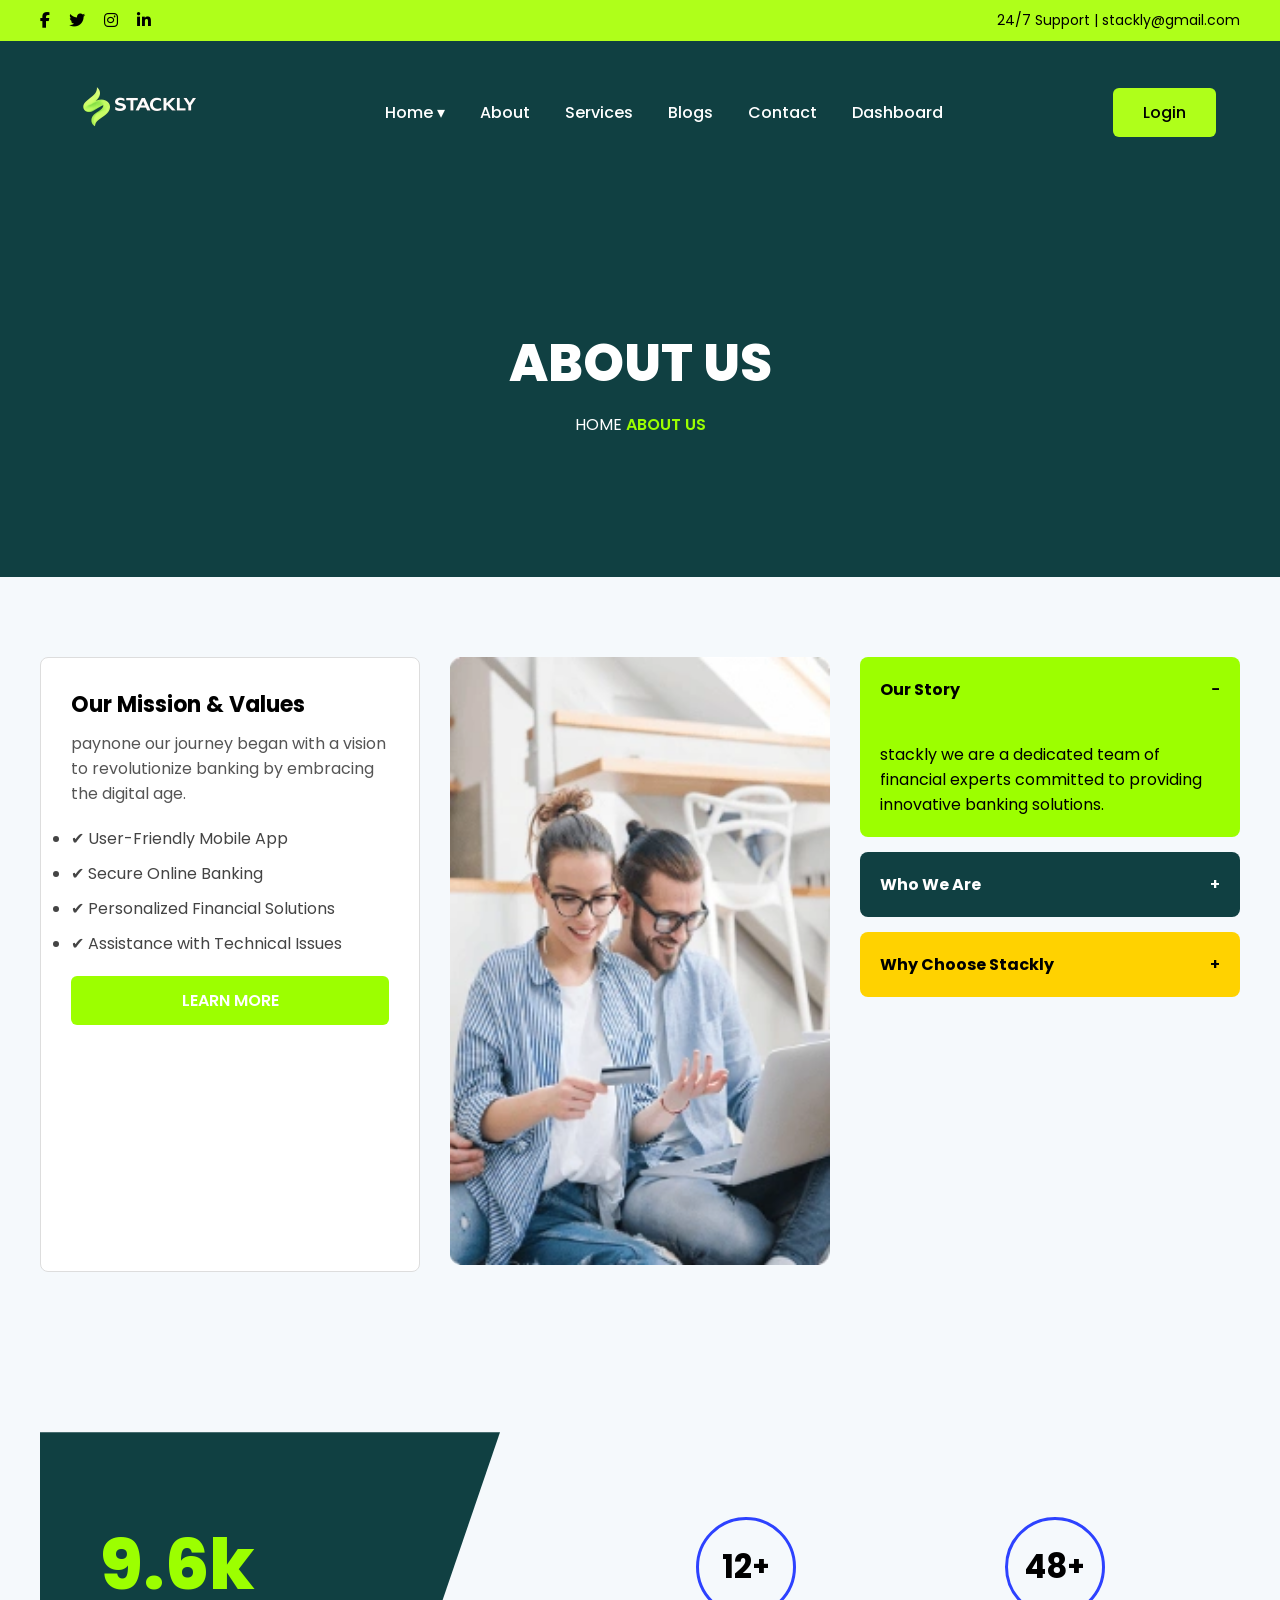
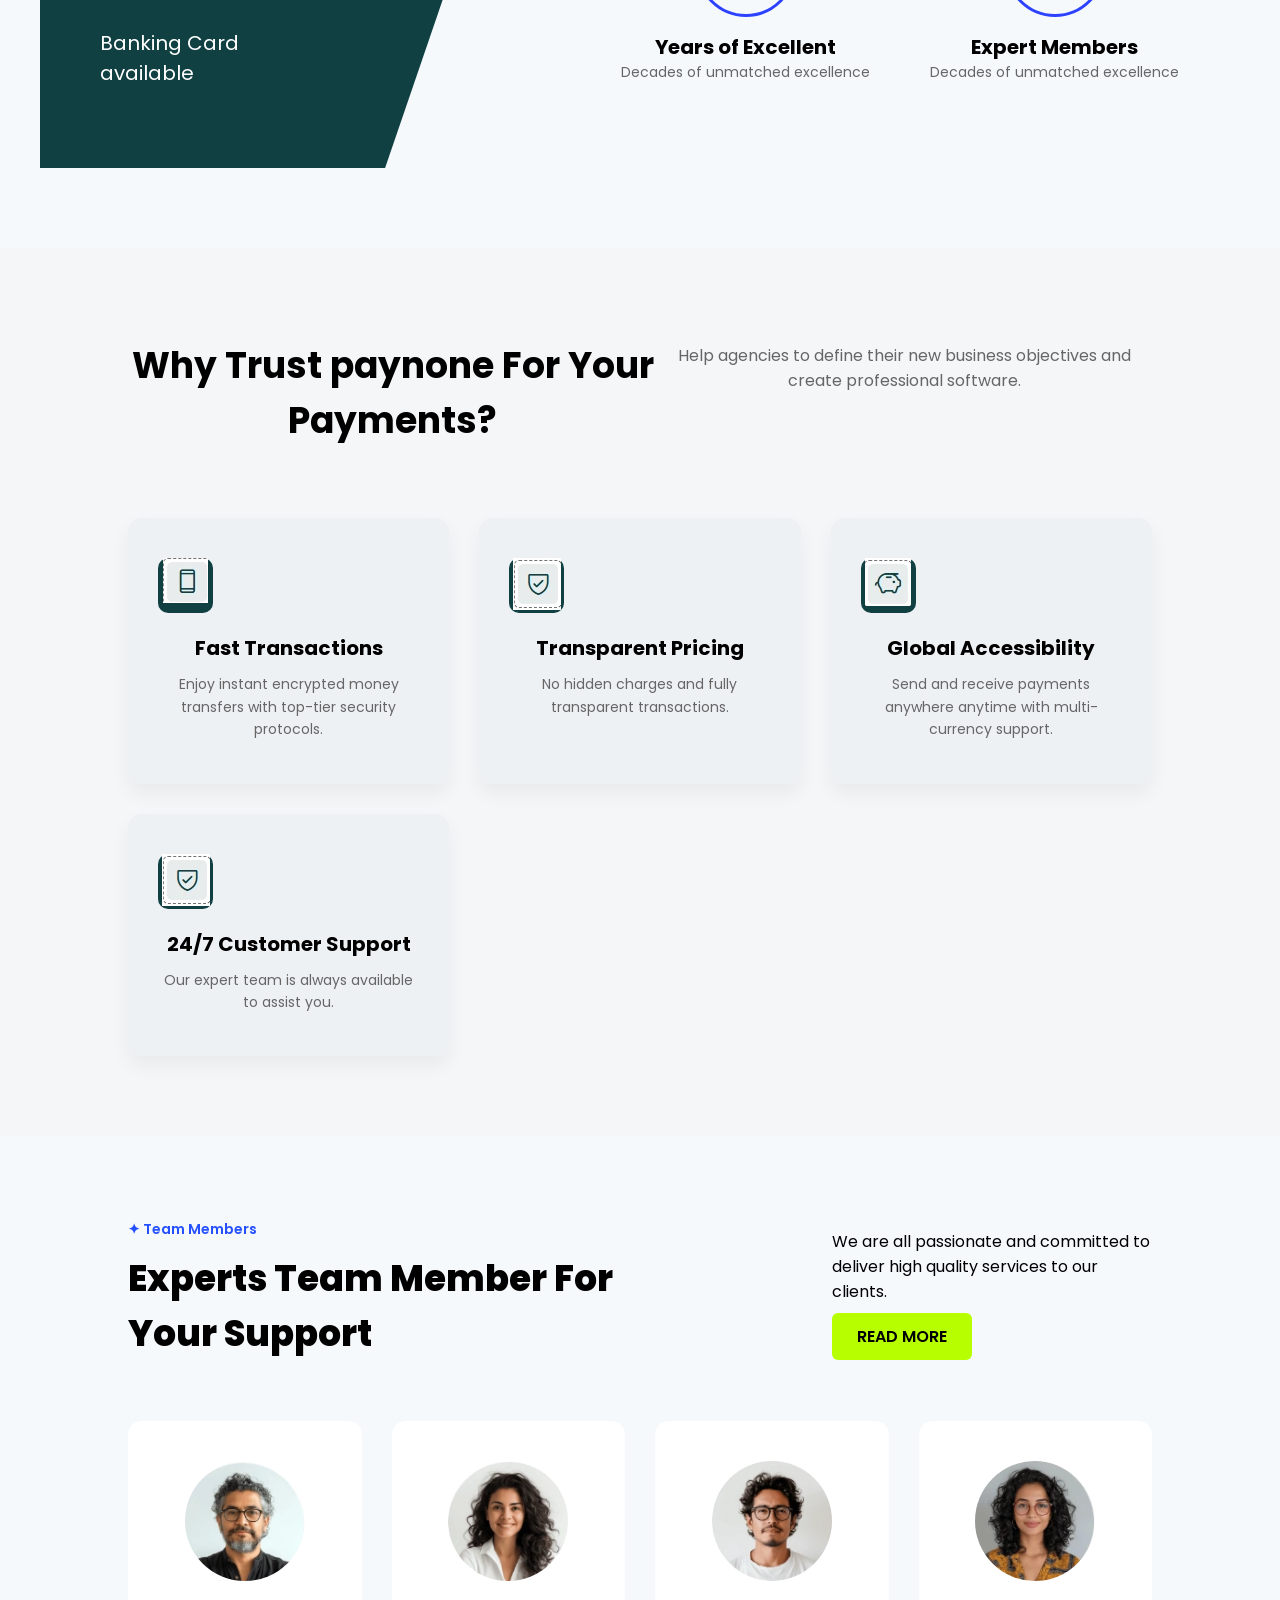
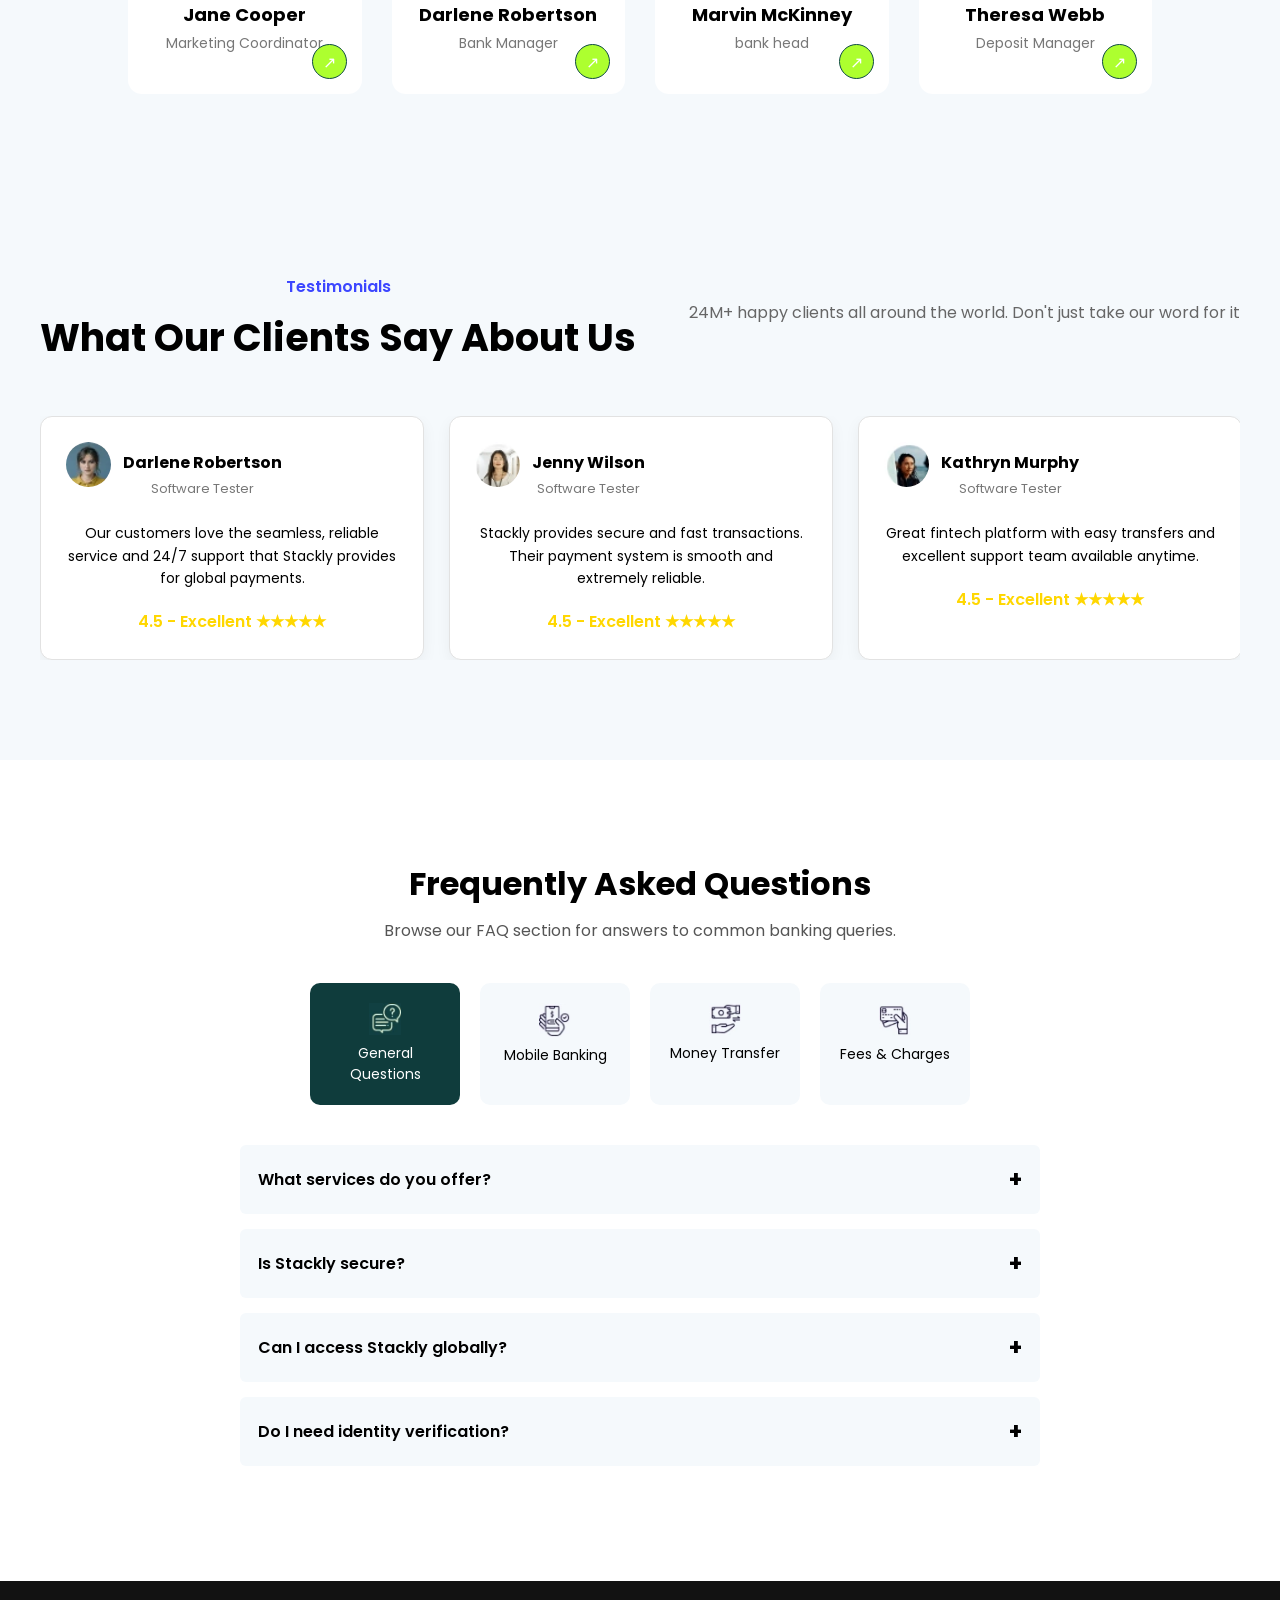
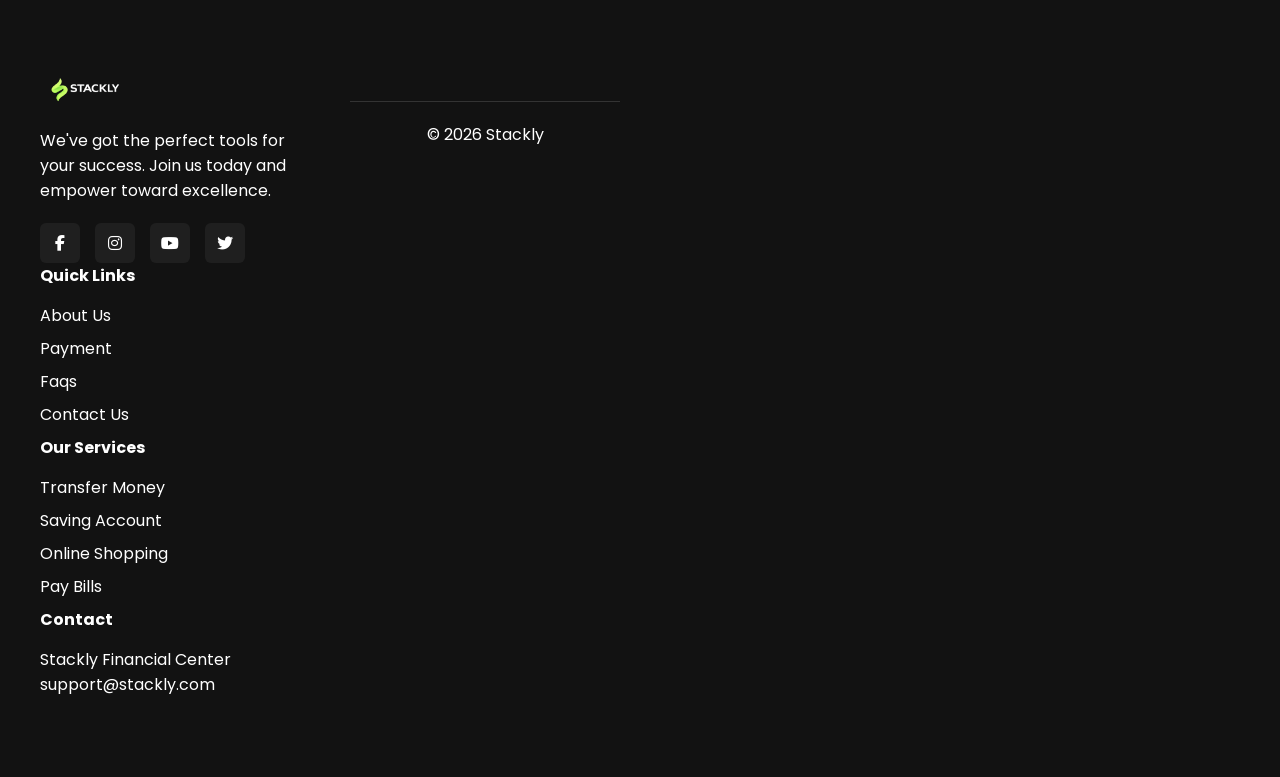
==== about.html @ 8b7764c6 "new commit" ====
<!DOCTYPE html>
<html lang="en">

<head>

<meta charset="UTF-8">
<meta name="viewport" content="width=device-width, initial-scale=1.0">

<title>Stackly</title>

<link rel="stylesheet" href="style.css">

<link rel="stylesheet"
href="https://cdnjs.cloudflare.com/ajax/libs/font-awesome/6.5.0/css/all.min.css">
<link rel="stylesheet" href="https://cdnjs.cloudflare.com/ajax/libs/font-awesome/6.5.1/css/all.min.css">

<link href="https://fonts.googleapis.com/css2?family=Poppins:wght@300;400;500;600;700&display=swap" rel="stylesheet">

</head>

<body>


<!-- TOP BAR -->
<div class="topbar">
  <div class="topbar-container">

    <div class="social-icons">
      <a href="404.html"><i class="fa-brands fa-facebook-f"></i></a>
      <a href="404.html"><i class="fa-brands fa-twitter"></i></a>
      <a href="404.html"><i class="fa-brands fa-instagram"></i></a>
      <a href="404.html"><i class="fa-brands fa-linkedin-in"></i></a>
    </div>

    <div class="top-text">
      24/7 Support | stackly@gmail.com
    </div>

  </div>
</div>



<!-- HEADER -->

<header class="header">
  <div class="container nav-container">
<div class="logo">
  <a href="index.html">
    <img src="images/loo.webp" alt="logo">
  </a>
</div>

    <nav class="nav">
      <ul>

        <li class="dropdown">
          <a href="#">Home ▾</a>

          <ul class="dropdown-menu">
            <li><a href="home2.html">Home 2</a></li>
          </ul>

        </li>

        <li><a href="about.html">About</a></li>
        <li><a href="services.html">Services</a></li>
        <li><a href="blogs.html">Blogs</a></li>
        <li><a href="contact.html">Contact</a></li>
        <li><a href="dashboard.html">Dashboard</a></li>

      </ul>
    </nav>
<a href="login.html" class="moving-btn"><span>Login</span></a>

    <!-- HAMBURGER -->
    <div class="hamburger" id="hamburger">
      <span></span>
      <span></span>
      <span></span>
    </div>

  </div>
</header>



<!-- MOBILE MENU -->

<div class="mobile-menu" id="mobileMenu">

<button class="close-menu" id="closeMenu">✕</button>

<ul>

<li class="mobile-dropdown">

<div class="mobile-home">
Home <span>▾</span>
</div>

<ul class="mobile-submenu" id="mobileSubmenu">
<li><a href="home2.html">Home 2</a></li>
</ul>

</li>

<li><a href="about.html">About</a></li>
<li><a href="services.html">Services</a></li>
<li><a href="blogs.html">Blogs</a></li>
<li><a href="contact.html">Contact</a></li>
<li><a href="dashboard.html">Dashboard</a></li>

</ul>

</div>






<section class="stack-about-hero">

<div class="about-container">

<h1 class="about-title" id="aboutTitle">ABOUT US</h1>

<div class="about-breadcrumb">
<span>HOME</span>

<span class="active">ABOUT US</span>
</div>

</div>

</section>

<script>

document.addEventListener("DOMContentLoaded",function(){

const aboutTitle=document.getElementById("aboutTitle");

window.addEventListener("scroll",function(){

let scrollValue=window.scrollY;

aboutTitle.style.transform="translateY(" + scrollValue * 0.3 + "px)";

});

});

</script>




<section class="stack-about-section">

<div class="about-grid">

<!-- LEFT CARD -->

<div class="mission-card">

<h3>Our Mission & Values</h3>

<p>
paynone our journey began with a vision to revolutionize banking by
embracing the digital age.
</p>

<ul>

<li>✔ User-Friendly Mobile App</li>
<li>✔ Secure Online Banking</li>
<li>✔ Personalized Financial Solutions</li>
<li>✔ Assistance with Technical Issues</li>

</ul>

<button class="learn-btn">LEARN MORE</button>

</div>


<!-- CENTER IMAGE -->

<div class="about-image">

<img src="images/pp (18).webp" alt="about">

</div>


<!-- RIGHT ACCORDION -->

<div class="about-accordion">

<div class="accordion-item active">

<div class="accordion-header">

<h4>Our Story</h4>
<span class="icon">−</span>

</div>

<div class="accordion-content">

<p>
stackly we are a dedicated team of financial experts committed to
providing innovative banking solutions.
</p>

</div>

</div>


<div class="accordion-item">

<div class="accordion-header">

<h4>Who We Are</h4>
<span class="icon">+</span>

</div>

<div class="accordion-content">

<p>
We provide modern banking services designed to help businesses
manage their finances efficiently.
</p>

</div>

</div>


<div class="accordion-item">

<div class="accordion-header">

<h4>Why Choose Stackly</h4>
<span class="icon">+</span>

</div>

<div class="accordion-content">

<p>
Fast transactions, secure payments and a modern financial ecosystem
built for the digital world.
</p>

</div>

</div>

</div>

</div>

</section>


<script>

    document.addEventListener("DOMContentLoaded",function(){

const accordion=document.querySelectorAll(".accordion-item");

accordion.forEach(item=>{

const header=item.querySelector(".accordion-header");

header.addEventListener("click",function(){

accordion.forEach(el=>{

if(el!==item){

el.classList.remove("active");
el.querySelector(".icon").textContent="+";

}

});

item.classList.toggle("active");

let icon=item.querySelector(".icon");

if(item.classList.contains("active")){

icon.textContent="−";

}else{

icon.textContent="+";

}

});

});


/* scroll animation */

const cards=document.querySelectorAll(".mission-card, .about-image, .about-accordion");

window.addEventListener("scroll",function(){

let trigger=window.innerHeight*0.85;

cards.forEach(card=>{

let top=card.getBoundingClientRect().top;

if(top<trigger){

card.style.transform="translateY(0)";
card.style.opacity="1";

}

});

});

});
</script>












<section class="stack-stats">

<div class="stats-wrapper">

<div class="stats-left">

<h2 class="card-number" data-count="17500">0</h2>

<p>Banking Card<br>available</p>

</div>


<div class="stats-right">

<div class="stat-item">

<div class="stat-circle">

<h3 class="counter" data-count="12">0</h3>
<span>+</span>

</div>

<h4>Years of Excellent</h4>

<p>Decades of unmatched excellence</p>

</div>


<div class="stat-item">

<div class="stat-circle">

<h3 class="counter" data-count="75">0</h3>
<span>+</span>

</div>

<h4>Expert Members</h4>

<p>Decades of unmatched excellence</p>

</div>

</div>

</div>

</section>

<script>

    document.addEventListener("DOMContentLoaded",function(){

const counters=document.querySelectorAll(".counter");
const card=document.querySelector(".card-number");

let started=false;

window.addEventListener("scroll",function(){

const section=document.querySelector(".stack-stats");

const sectionTop=section.getBoundingClientRect().top;

if(sectionTop<window.innerHeight && !started){

started=true;

counters.forEach(counter=>{

let target=+counter.getAttribute("data-count");

let count=0;

let update=setInterval(()=>{

count++;

counter.innerText=count;

if(count>=target){

clearInterval(update);

}

},30);

});


let target=+card.getAttribute("data-count");

let count=0;

let update=setInterval(()=>{

count+=200;

card.innerText=(count/1000).toFixed(1)+"k";

if(count>=target){

clearInterval(update);

card.innerText="17.5k";

}

},30);

}

});

});
</script>













<section class="why-section">

<div class="why-header">

<h2>Why Trust paynone For Your Payments?</h2>
<p>Help agencies to define their new business objectives and create professional software.</p>
</div>

<div class="why-grid">

<div class="why-card fade-up">
<div class="icon-box">

<img src="images/pp (20).webp" >

</div>
<h3>Fast Transactions</h3>
<p>Enjoy instant encrypted money transfers with top-tier security protocols.</p>
</div>

<div class="why-card fade-down">
<div class="icon-box">

<img src="images/pp (19).webp" >

</div>
<h3>Transparent Pricing</h3>
<p>No hidden charges and fully transparent transactions.</p>
</div>

<div class="why-card fade-up">
<div class="icon-box">
    <img src="images/pp (21).webp" >
</div>
<h3>Global Accessibility</h3>
<p>Send and receive payments anywhere anytime with multi-currency support.</p>
</div>

<div class="why-card fade-down">
<div class="icon-box">
    <img src="images/pp (19).webp" >
</div>
<h3>24/7 Customer Support</h3>
<p>Our expert team is always available to assist you.</p>
</div>

</div>

</section>

<script>

    document.addEventListener("DOMContentLoaded",function(){

let elements=document.querySelectorAll(".fade-up, .fade-down");

function reveal(){

let windowHeight=window.innerHeight;

elements.forEach(function(el){

let top=el.getBoundingClientRect().top;

if(top < windowHeight - 100){
el.classList.add("show");
}

});

}

window.addEventListener("scroll",reveal);

reveal();

});
</script>










<section class="team-section">

<div class="team-header">

<div class="team-left">
<span class="team-tag">✦ Team Members</span>
<h2>Experts Team Member For <br>Your Support</h2>
</div>

<div class="team-right">
<p>
We are all passionate and committed to deliver
high quality services to our clients.
</p>

<a href="#" class="read-btn">READ MORE</a>
</div>

</div>


<div class="team-grid">

<div class="team-card" data-aos="fade-up">

<div class="team-img">
<img src="images/pp (2).webp">
</div>

<h3>Jane Cooper</h3>
<p>Marketing Coordinator</p>

<div class="arrow">↗</div>

</div>


<div class="team-card" data-aos="fade-up" data-aos-delay="200">

<div class="team-img">
<img src="images/pp (3).webp">
</div>

<h3>Darlene Robertson</h3>
<p>Bank Manager</p>

<div class="arrow">↗</div>

</div>


<div class="team-card" data-aos="fade-up" data-aos-delay="400">

<div class="team-img">
<img src="images/pp (4).webp">
</div>

<h3>Marvin McKinney</h3>
<p>bank head</p>

<div class="arrow">↗</div>

</div>


<div class="team-card" data-aos="fade-up" data-aos-delay="600">

<div class="team-img">
<img src="images/pp (5).webp">
</div>

<h3>Theresa Webb</h3>
<p>Deposit Manager</p>

<div class="arrow">↗</div>

</div>

</div>

</section>





<section class="stackly-testimonials">

<div class="stackly-container">

<div class="stackly-testimonial-top">

<div>
<span class="stackly-small">Testimonials</span>
<h2>What Our Clients Say About Us</h2>
</div>

<div class="stackly-right">

<p>
24M+ happy clients all around the world.
Don't just take our word for it
</p>

<div class="stackly-nav">


</div>

</div>

</div>


<div class="stackly-slider">

<div class="stackly-card">

<div class="stackly-user">

<img src="images/g125 (1).webp">

<div>
<h4>Darlene Robertson</h4>
<span>Software Tester</span>
</div>

</div>

<p class="stackly-review">
Our customers love the seamless, reliable service and
24/7 support that Stackly provides for global payments.
</p>

<div class="stackly-rating">
4.5 - Excellent ★★★★★
</div>

</div>



<div class="stackly-card">

<div class="stackly-user">

<img src="images/g125 (2).webp">

<div>
<h4>Jenny Wilson</h4>
<span>Software Tester</span>
</div>

</div>

<p class="stackly-review">
Stackly provides secure and fast transactions.
Their payment system is smooth and extremely reliable.
</p>

<div class="stackly-rating">
4.5 - Excellent ★★★★★
</div>

</div>



<div class="stackly-card">

<div class="stackly-user">

<img src="images/g125 (3).webp">

<div>
<h4>Kathryn Murphy</h4>
<span>Software Tester</span>
</div>

</div>

<p class="stackly-review">
Great fintech platform with easy transfers and
excellent support team available anytime.
</p>

<div class="stackly-rating">
4.5 - Excellent ★★★★★
</div>

</div>

</div>

</div>

</section>




























<section class="faq-section">

<h2 class="faq-title">Frequently Asked Questions</h2>
<p class="faq-sub">Browse our FAQ section for answers to common banking queries.</p>

<div class="faq-tabs">

<button class="faq-tab active" data-tab="general">

<img src="images/g8.webp">
<span>General Questions</span>

</button>

<button class="faq-tab" data-tab="mobile">

<img src="images/g1 (14).webp">
<span>Mobile Banking</span>

</button>

<button class="faq-tab" data-tab="transfer">

<img src="images/g1 (15).webp">
<span>Money Transfer</span>

</button>

<button class="faq-tab" data-tab="fees">

<img src="images/g1 (16).webp">
<span>Fees & Charges</span>

</button>

</div>

<div id="faq-container"></div>

</section>


<script>
const faqTabs = document.querySelectorAll(".faq-tab");
const faqContainer = document.getElementById("faq-container");

const faqData = {

general:[
{
q:"What services do you offer?",
a:"Stackly provides online banking, digital payments, secure transfers and financial tools."
},
{
q:"Is Stackly secure?",
a:"Yes, we use bank-level encryption and multi-layer security protection."
},
{
q:"Can I access Stackly globally?",
a:"Yes, Stackly supports international banking and transfers."
},
{
q:"Do I need identity verification?",
a:"Yes, verification helps protect your account and transactions."
}
],

mobile:[
{
q:"How do I access mobile banking?",
a:"Download the Stackly mobile app and login using your account."
},
{
q:"Is the mobile banking app free?",
a:"Yes, the app is completely free to download."
},
{
q:"Can I track my transactions?",
a:"Yes, the app shows real-time balance and transaction history."
},
{
q:"Is mobile banking safe?",
a:"Biometric authentication and encryption protect your account."
}
],

transfer:[
{
q:"How do I send money?",
a:"Select the recipient, enter the amount and confirm the transfer."
},
{
q:"How fast are transfers?",
a:"Most Stackly transfers are instant."
},
{
q:"Can I cancel a transfer?",
a:"Transfers can only be cancelled before final confirmation."
},
{
q:"Are there transfer limits?",
a:"Limits depend on your account verification level."
}
],

fees:[
{
q:"Are there transaction fees?",
a:"Stackly charges minimal service fees for certain transactions."
},
{
q:"Do international transfers cost more?",
a:"Stackly offers low cost international transfers."
},
{
q:"Is mobile banking free?",
a:"Yes, there are no charges for using the mobile app."
},
{
q:"Where can I see fees?",
a:"All charges are clearly shown before confirming a transaction."
}
]

};


/* render questions */

function renderFaq(type){

faqContainer.innerHTML="";

faqData[type].forEach(item=>{

const faq=document.createElement("div");

faq.className="faq-item";

faq.innerHTML=`
<div class="faq-question">
${item.q}
<span class="faq-icon">+</span>
</div>

<div class="faq-answer">${item.a}</div>
`;

faqContainer.appendChild(faq);

});

activateAccordion();

}


/* accordion */

function activateAccordion(){

const questions=document.querySelectorAll(".faq-question");

questions.forEach(q=>{

q.addEventListener("click",()=>{

const parent=q.parentElement;

parent.classList.toggle("active");

const icon=q.querySelector(".faq-icon");

icon.textContent=parent.classList.contains("active")?"−":"+";

});

});

}


/* tab switching */

faqTabs.forEach(tab=>{

tab.addEventListener("click",()=>{

faqTabs.forEach(t=>t.classList.remove("active"));

tab.classList.add("active");

renderFaq(tab.dataset.tab);

});

});


renderFaq("general");
</script>












<footer class="stack-footer">

<div class="footer-grid">


<div class="footer-col">

<div class="footer-col">
<a href="index.html" class="footer-logo">
  <img src="images/loo.webp" alt="Stackly Logo">
</a>

<p>
We've got the perfect tools for your success.
Join us today and empower toward excellence.
</p>

<div class="footer-social">

<a href="404.html" class="social-icon">
<i class="fab fa-facebook-f"></i>
</a>

<a href="404.html" class="social-icon">
<i class="fab fa-instagram"></i>
</a>

<a href="404.html" class="social-icon">
<i class="fab fa-youtube"></i>
</a>

<a href="404.html" class="social-icon">
<i class="fab fa-twitter"></i>
</a>

</div>

</div>


<div class="footer-col">

<h4>Quick Links</h4>

<ul>
<li><a href="404.html">About Us</a></li>
<li><a href="404.html">Payment</a></li>
<li><a href="404.html">Faqs</a></li>
<li><a href="404.html">Contact Us</a></li>
</ul>

</div>


<div class="footer-col">

<h4>Our Services</h4>

<ul>
<li><a href="404.html">Transfer Money</a></li>
<li><a href="404.html">Saving Account</a></li>
<li><a href="404.html">Online Shopping</a></li>
<li><a href="404.html">Pay Bills</a></li>
</ul>

</div>


<div class="footer-col">

<h4>Contact</h4>

<p>Stackly Financial Center</p>
<p>support@stackly.com</p>

</div>


</div>


<div class="footer-bottom">

<p>© 2026 Stackly</p>

</div>

</footer>

<button id="scrollTopBtn">
<i class="fa-solid fa-arrow-up"></i>
</button>

<script>

  document.addEventListener("DOMContentLoaded",function(){

const scrollBtn=document.getElementById("scrollTopBtn");

window.addEventListener("scroll",function(){

if(window.scrollY>300){

scrollBtn.classList.add("show");

}else{

scrollBtn.classList.remove("show");

}

});

scrollBtn.addEventListener("click",function(){

window.scrollTo({
top:0,
behavior:"smooth"
});

});

});
</script>


<script src="main.js"></script>

</body>
</html>
---- style.css ----
*{
margin:0;
padding:0;
box-sizing:border-box;
font-family:Poppins;
}

body{
background:#104042;
color:white;
}

.container{
width:90%;
max-width:1200px;
margin:auto;
}

/* TOP BAR */.topbar{
background:#afff1a;
padding:8px 0;
}

.topbar-container{
max-width:1200px;
margin:auto;
display:flex;
justify-content:space-between;
align-items:center;
}

.social-icons a{
color:#000;
margin-right:15px;
font-size:16px;
text-decoration:none;
}

.top-text{
color:#000;
font-size:14px;
}
/* HEADER */

.header{
padding:18px 0;
}


.nav-container{
display:flex;
align-items:center;
justify-content:space-between;
}

.nav ul{
display:flex;
gap:35px;
list-style:none;
}

.nav a{
color:white;
text-decoration:none;
font-weight:500;
}
/* DROPDOWN */


/* DROPDOWN */

.dropdown{
position:relative;
}

/* hide dropdown initially */
.dropdown .dropdown-menu{
display:none;
position:absolute;
top:35px;
left:0;
background:#0e3335;
border-radius:6px;
padding:10px;
list-style:none;
min-width:140px;
z-index:1000;
}

/* show dropdown on hover */
.dropdown:hover .dropdown-menu{
display:block;
}
/* LOGIN */

.login-btn a{
background:#afff1a;
color:black;
padding:10px 20px;
border-radius:6px;
text-decoration:none;
}

/* HERO */

.hero{
padding:100px 0;
}

.hero-grid{
display:grid;
grid-template-columns:1fr 1fr;
align-items:center;
gap:40px;
}

.hero h1{
font-size:48px;
margin:20px 0;
}

.tag{
color:#afff1a;
}

.hero-buttons{
display:flex;
gap:20px;
margin-top:20px;
}

.btn-primary{
background:#afff1a;
color:black;
padding:12px 24px;
border-radius:8px;
text-decoration:none;
}

/* FLOATING IMAGES */

.hero-image{
position:relative;
}

.mobile-img{
width:350px;
}

.float1{
position:absolute;
top:40px;
right:-20px;
width:120px;
animation:float 3s infinite ease-in-out;
}

.float2{
position:absolute;
bottom:30px;
left:-20px;
width:120px;
animation:float 4s infinite ease-in-out;
}

@keyframes float{
0%{transform:translateY(0)}
50%{transform:translateY(-15px)}
100%{transform:translateY(0)}
}



.hamburger{
display:none;
flex-direction:column;
gap:6px;
cursor:pointer;
}

.hamburger span{
width:26px;
height:3px;
background:#fff;
border-radius:3px;
}
/* MOBILE MENU */

.mobile-menu{
position:fixed;
top:0;
left:-100%;
width:260px;
height:100vh;
background:#0e3335;
padding:30px;
transition:0.3s;
z-index:9999;
overflow-y:auto;
}

.mobile-menu.active{
left:0;
}

.mobile-menu ul{
list-style:none;
}

.mobile-menu li{
margin:15px 0;
}

.mobile-menu a{
color:#fff;
text-decoration:none;
font-size:16px;
}

.close-menu{
background:none;
border:none;
color:white;
font-size:25px;
margin-bottom:20px;
}

/* MOBILE DROPDOWN */

.mobile-home{
display:flex;
justify-content:space-between;
cursor:pointer;
}

.mobile-submenu{
display:none;
margin-left:15px;
margin-top:10px;
}

/* SCROLL ANIMATION */

.animate{
opacity:0;
transform:translateY(40px);
transition:1s;
}

.animate.show{
opacity:1;
transform:translateY(0);
}

/* MOBILE */

@media(max-width:900px){

.nav{
display:none;
}

.login-btn{
display:none;
}

.hamburger{
display:flex;
}

.hero-grid{
grid-template-columns:1fr;
text-align:left;
}

}


@media(max-width:900px){

.nav{
display:none;
}

.login-btn{
display:none;
}

.hamburger{
display:flex;
}

.hero-grid{
grid-template-columns:1fr;
text-align:left;
}

}



.dropdown .dropdown-menu{
position:absolute;
top:35px;
left:0;
background:#0e3335;
border-radius:6px;
padding:10px;
list-style:none;
min-width:140px;

opacity:0;
visibility:hidden;
transform:translateY(10px);
transition:0.25s ease;
}

.dropdown:hover .dropdown-menu{
opacity:1;
visibility:visible;
transform:translateY(0);
}

.header.scrolled{
box-shadow:0 5px 20px rgba(0,0,0,0.3);
}







.moving-btn{
position:relative;
display:inline-block;
padding:12px 30px;
background:#afff1a;
color:#000;
font-weight:500;
text-decoration:none;
border-radius:6px;
overflow:hidden;
transition:0.3s;
}

/* moving shine */

.moving-btn::before{
content:"";
position:absolute;
top:0;
left:-100%;
width:100%;
height:100%;
background:linear-gradient(
120deg,
transparent,
rgba(255,255,255,0.5),
transparent
);
transition:0.5s;
}

/* hover effect */

.moving-btn:hover::before{
left:100%;
}

.moving-btn:hover{
transform:translateY(-2px);
box-shadow:0 8px 20px rgba(0,0,0,0.3);
}








/* FEATURES SECTION */

.stackly-features{
padding:100px 0;
background:#f7f7f7;
color:#222;
}

.features-grid{
display:grid;
grid-template-columns:1fr 1fr;
gap:60px;
align-items:center;
}

/* LEFT */

.feature-tag{
color:#3b5cff;
font-weight:600;
margin-bottom:10px;
}

.features-left h2{
font-size:32px;
margin-bottom:30px;
}

.feature-item{
display:flex;
gap:20px;
margin-bottom:30px;
}

.feature-icon{
width:50px;
height:50px;
background:#e9ecef;
display:flex;
align-items:center;
justify-content:center;
border-radius:8px;
font-size:20px;
color:#104042;
}

/* RIGHT IMAGE */

.features-right{
position:relative;
}

.image-box{
position:relative;
background:#104042;
padding:40px;
border-radius:20px;
}

.feature-image{
width:100%;
border-radius:10px;
animation:rotateFloat 6s infinite ease-in-out;
}

/* floating stats */

.card-stat{
position:absolute;
background:#afff1a;
padding:12px 18px;
border-radius:10px;
font-weight:600;
text-align:center;
}

.stat1{
top:-20px;
left:20px;
}

.stat2{
bottom:-20px;
right:20px;
}

/* IMAGE FLOAT ANIMATION */

@keyframes rotateFloat{

0%{
transform:translateY(0) rotate(0deg);
}

50%{
transform:translateY(-10px) rotate(1deg);
}

100%{
transform:translateY(0) rotate(0deg);
}

}

/* SCROLL ANIMATION */

.animate{
opacity:0;
transform:translateY(40px);
transition:1s;
}

.animate.show{
opacity:1;
transform:translateY(0);
}

/* MOBILE */

@media(max-width:900px){

.features-grid{
grid-template-columns:1fr;
}

.features-left h2{
font-size:26px;
}

.image-box{
margin-top:30px;
}

}




.stackly-services{
padding:120px 0;
background:#f5f7f9;
}

.stackly-header{
display:flex;
justify-content:space-between;
align-items:center;
margin-bottom:60px;
}

.stackly-tag{
color:#3c46ff;
font-weight:600;
}

.stackly-header h2{
font-size:40px;
max-width:520px;
color:black;
}

.stackly-btn{
background:#9cff00;
border:none;
padding:12px 28px;
border-radius:10px;
font-weight:600;
cursor:pointer;
}

/* GRID */

.stackly-grid{
display:grid;
grid-template-columns:repeat(4,1fr);
gap:25px;
}

/* CARD */

.stackly-card{
background:white;
padding:35px;
border-radius:20px;
border:1px solid #e2e2e2;
position:relative;
transition:.4s;
opacity:0;
transform:translateY(40px);
color:black;
}

.stackly-card img{
width:50px;
margin-bottom:20px;
}

.stackly-card h3{
font-size:20px;
margin-bottom:10px;
color:black;
}

.stackly-card p{
font-size:14px;
line-height:1.6;
color:black;
}

/* ARROW */

.stackly-arrow{
position:absolute;
top:-15px;
right:-15px;
width:45px;
height:45px;
background:#f0f0f0;
border-radius:50%;
display:flex;
align-items:center;
justify-content:center;
font-size:18px;
}

/* HOVER */

.stackly-card:hover{
background:#104042;
color:white;
border:none;
}

.stackly-card:hover h3,
.stackly-card:hover p{
color:white;
}

.stackly-card:hover .stackly-arrow{
background:#9cff00;
color:black;
}

/* SCROLL SHOW */

.stackly-card.stackly-show{
opacity:1;
transform:translateY(0);
}


/* TABLET */

@media (max-width:992px){

.stackly-services{
padding:80px 20px;
}

.stackly-header{
flex-direction:column;
align-items:flex-start;
gap:20px;
}

.stackly-header h2{
font-size:32px;
max-width:100%;
}

.stackly-grid{
grid-template-columns:repeat(2,1fr);
gap:20px;
}

.stackly-card{
padding:28px;
}

.stackly-card img{
width:45px;
}

}


/* MOBILE */

@media (max-width:600px){

.stackly-grid{
grid-template-columns:1fr;
}

.stackly-card{
padding:25px;
}

.stackly-card h3{
font-size:18px;
}

.stackly-card p{
font-size:13px;
}

.stackly-arrow{
width:40px;
height:40px;
top:-12px;
right:-12px;
font-size:16px;
}

.stackly-btn{
padding:10px 22px;
font-size:14px;
}

}



.stack-features{
padding:120px 20px;
background:#104042;
}

.stack-features-wrapper{

max-width:1200px;
margin:auto;

display:grid;
grid-template-columns:repeat(3,1fr);
gap:40px;

align-items:center;
justify-items:center;
}

.stack-center-img{
width:260px;
grid-column:2;
grid-row:2;
}

.stack-card{

width:200px;
padding:25px;
border-radius:14px;
text-align:center;
transition:0.4s;
}

.yellow-card{
background:#ffd200;
color:#000;
}

.green-card{
background:#0f3c3c;
color:white;
}

.stack-icon{
margin-bottom:12px;
}

.stack-card h3{
font-size:18px;
margin-bottom:8px;
}

.stack-card p{
font-size:14px;
line-height:1.5;
}

/* hover */

.stack-card:hover{
transform:translateY(-8px);
}

/* scroll animation */

.scroll-reveal{
opacity:0;
transform:translateY(50px);
transition:0.7s ease;
}

.scroll-reveal.active{
opacity:1;
transform:translateY(0);
}

/* tablet */

@media(max-width:1024px){

.stack-features-wrapper{
grid-template-columns:repeat(2,1fr);
}

.stack-center-img{
grid-column:1/-1;
grid-row:auto;
margin-bottom:20px;
}

}

/* mobile */

@media(max-width:768px){

.stack-features-wrapper{
grid-template-columns:1fr;
gap:25px;
}

.stack-card{
width:90%;
}

.stack-center-img{
width:200px;
}

}






.payment-section{
min-height:100vh;
display:flex;
align-items:center;
justify-content:center;
background:linear-gradient(
to bottom,
#104042 50%,
white 50%
);
padding:40px;
}

.payment-card{
background:#f5f5f5;
width:900px;
max-width:95%;
padding:40px;
border-radius:8px;
box-shadow:0 10px 30px rgba(0,0,0,0.15);
}

/* form layout */

.form-row{
display:flex;
gap:20px;
margin-bottom:20px;
}

.form-group{
flex:1;
display:flex;
flex-direction:column;
}

label{
font-size:14px;
margin-bottom:6px;
}

input,select,textarea{
padding:12px;
border:1px solid #ccc;
border-radius:4px;
font-size:14px;
transition:0.3s;
}

textarea{
min-height:100px;
resize:none;
}

.submit-btn{
margin-top:15px;
padding:14px;
border:none;
background:#104042;
color:white;
border-radius:4px;
cursor:pointer;
width:100%;
}

/* errors */

.error-text{
color:red;
font-size:13px;
margin-top:4px;
}

.input-error{
border:1px solid red;
}

/* animation */

.animate-form{
opacity:0;
transform:translateY(40px);
transition:all 0.8s ease;
}

.animate-form.show{
opacity:1;
transform:translateY(0);
}

/* mobile */

@media(max-width:768px){

.form-row{
flex-direction:column;
}

.payment-card{
padding:25px;
}

}


/* Request Money Title */

.payment-card h2{
color:#000000;
border-bottom:2px solid #afff1a;
display:inline-block;
padding-bottom:6px;
margin-bottom:10px;
}

/* Subtitle */

.subtitle{
color:#000000;
border:1px solid #afff1a;
padding:8px 12px;
border-radius:4px;
display:inline-block;
margin-bottom:25px;
}






.stackly-process{
background:#f5f9fc;
padding:120px 20px;
}

.stackly-container{
max-width:1100px;
margin:auto;
text-align:center;
}

.stackly-title{
font-size:36px;
color:#000000;
margin-bottom:10px;
}

.stackly-sub{
margin-bottom:80px;
color:#555;
}

/* timeline line */

.stackly-timeline{
position:relative;
}

.stackly-timeline:before{
content:"";
position:absolute;
left:50%;
top:0;
width:2px;
height:100%;
background:#dce3ea;
transform:translateX(-50%);
}

/* step */

.stackly-step{
position:relative;
display:flex;
align-items:center;
margin-bottom:90px;
opacity:0;
transform:translateY(40px);
transition:0.7s;
}

.stackly-step.show{
opacity:1;
transform:translateY(0);
}

.stackly-step.left{
justify-content:flex-end;
text-align:right;
}

.stackly-step.right{
justify-content:flex-start;
text-align:left;
}

/* content */

.stackly-content{
width:40%;
}

.stackly-content span{
font-size:12px;
color:#3c46ff;
font-weight:600;
}

.stackly-content h3{
margin:8px 0;
color:#000000;
}

.stackly-content p{
color:#555;
font-size:14px;
}

/* icon */

.stackly-icon{
position:absolute;
left:50%;
transform:translateX(-50%);
width:70px;
height:70px;
background:white;
border-radius:50%;
display:flex;
align-items:center;
justify-content:center;
box-shadow:0 10px 20px rgba(0,0,0,0.1);
z-index:2;
}

.stackly-icon img{
width:30px;
}

/* mobile */

@media(max-width:768px){

.stackly-timeline:before{
left:30px;
}

.stackly-step{
flex-direction:row;
padding-left:60px;
}

.stackly-step.left,
.stackly-step.right{
justify-content:flex-start;
text-align:left;
}

.stackly-icon{
left:30px;
transform:none;
}

.stackly-content{
width:100%;
}

}








.stackly-app{
padding:120px 20px;
background:#ffffff;
}

.stackly-app-container{
max-width:1200px;
margin:auto;
display:flex;
align-items:center;
justify-content:space-between;
gap:60px;
}

/* image */

.stackly-app-image img{
width:420px;
max-width:100%;
}

/* content */

.stackly-app-content{
max-width:520px;
}

.stackly-badge{
color:#3c46ff;
font-size:14px;
font-weight:600;
display:inline-block;
margin-bottom:15px;
}

.stackly-app-content h2{
font-size:40px;
color:#000000;
margin-bottom:15px;
}

.stackly-desc{
color:#555;
margin-bottom:25px;
}

/* features */

.stackly-features{
list-style:none;
padding:0;
margin-bottom:30px;
}

.stackly-features li{
margin-bottom:10px;
font-size:15px;
color:#000;
}

/* store buttons */

.stackly-store-buttons img{
height:45px;
margin-right:10px;
cursor:pointer;
}

/* animation */

.reveal-left,
.reveal-right{
opacity:0;
transform:translateY(40px);
transition:0.8s;
}

.reveal-left.show,
.reveal-right.show{
opacity:1;
transform:translateY(0);
}

/* mobile */

@media(max-width:900px){

.stackly-app-container{
flex-direction:column;
text-align:center;
}

.stackly-app-content{
max-width:100%;
}

}









.stackly-testimonials{
background:#f5f9fc;
padding:100px 20px;
}

.stackly-container{
max-width:1200px;
margin:auto;
}

/* header */

.stackly-testimonial-top{
display:flex;
justify-content:space-between;
align-items:center;
margin-bottom:50px;
}

.stackly-small{
color:#3c46ff;
font-weight:600;
}

.stackly-testimonial-top h2{
font-size:38px;
color:#000;
margin-top:10px;
}

.stackly-right{
text-align:right;
}

.stackly-right p{
color:#666;
margin-bottom:15px;
}

.stackly-nav button{
width:40px;
height:40px;
border-radius:50%;
border:1px solid #ccc;
background:white;
cursor:pointer;
margin-left:5px;
}

/* cards */

.stackly-slider{
display:flex;
gap:25px;
overflow:hidden;
}

.stackly-card{
background:white;
padding:25px;
border-radius:12px;
flex:0 0 32%;
box-shadow:0 5px 15px rgba(0,0,0,0.05);
}

/* user */

.stackly-user{
display:flex;
align-items:center;
gap:12px;
margin-bottom:15px;
}

.stackly-user img{
width:45px;
height:45px;
border-radius:50%;
}

.stackly-user h4{
margin:0;
color:#000;
}

.stackly-user span{
font-size:13px;
color:#777;
}

/* review */

.stackly-review{
color:#444;
margin-bottom:20px;
font-size:14px;
}

/* rating */

.stackly-rating{
font-weight:600;
color:gold;
}

/* mobile */

@media(max-width:900px){

.stackly-slider{
flex-direction:column;
}

.stackly-card{
flex:1;
}

.stackly-testimonial-top{
flex-direction:column;
align-items:flex-start;
gap:20px;
}

.stackly-right{
text-align:left;
}

}


.faq-section{
background:white;
padding:100px 20px;
text-align:center;
}

.faq-title{
color:#000;
margin-bottom:10px;
font-size:32px;
}

.faq-sub{
color:#555;
margin-bottom:40px;
}

/* CATEGORY TABS */

.faq-tabs{
display:flex;
justify-content:center;
gap:20px;
flex-wrap:wrap;
margin-bottom:40px;
}

.faq-tab{
background:#f5f9fc;
border:none;
padding:20px;
border-radius:10px;
cursor:pointer;
display:flex;
flex-direction:column;
align-items:center;
gap:8px;
width:150px;
transition:0.3s;
}

.faq-tab img{
width:32px;
}

.faq-tab span{
font-size:14px;
color:#000;
}

.faq-tab.active{
background:#0f3c3c;
color:white;
}

.faq-tab.active span{
color:white;
}

/* FAQ QUESTIONS */

#faq-container{
max-width:800px;
margin:auto;
}

.faq-item{
background:#f5f9fc;
margin-bottom:15px;
border-radius:6px;
overflow:hidden;
}

.faq-question{
padding:18px;
font-weight:600;
cursor:pointer;
display:flex;
justify-content:space-between;
align-items:center;
color:#000;
}

.faq-answer{
display:none;
padding:18px;
border-top:1px solid #e6e6e6;
color:#333;
}

.faq-item.active .faq-answer{
display:block;
}

.faq-icon{
font-size:22px;
font-weight:bold;
}

/* MOBILE */

@media(max-width:768px){

.faq-tabs{
flex-direction:column;
align-items:center;
}

.faq-tab{
width:80%;
}

}






.stackly-payment{
background:#f5f9fc;
padding:120px 20px;
text-align:center;
}

.payment-title{
font-size:32px;
color:#000;
margin-bottom:60px;
}

.payment-wrapper{
display:flex;
align-items:center;
justify-content:center;
gap:30px;
}

.payment-slider{
display:flex;
gap:25px;
overflow:hidden;
scroll-behavior:smooth;
max-width:900px;
}

/* payment cards */

.pay-card{
width:130px;
transform:rotate(-10deg);
transition:0.3s;
}

.pay-card:nth-child(even){
transform:rotate(10deg);
}

.pay-card:hover{
transform:rotate(0deg) scale(1.1);
}

/* buttons */

.pay-btn{
width:45px;
height:45px;
border-radius:50%;
border:1px solid #0f3c3c;
background:white;
cursor:pointer;
font-size:18px;
}

/* mobile */

@media(max-width:768px){

.payment-slider{
max-width:100%;
}

.pay-card{
width:90px;
}

}












.stackly-blog{
padding:120px 20px;
background:#f5f9fc;
}

.blog-container{
max-width:1200px;
margin:auto;
}

.blog-header{
display:flex;
justify-content:space-between;
align-items:center;
margin-bottom:50px;
}

.blog-small{
color:#3c46ff;
font-weight:600;
}

.blog-header h2{
font-size:40px;
color:#000;
}

.blog-right{
text-align:right;
}

.blog-btn{
background:#9cff00;
border:none;
padding:12px 25px;
border-radius:6px;
cursor:pointer;
}

/* grid */

.blog-grid{
display:grid;
grid-template-columns:1.2fr 1fr;
gap:30px;
}

/* big card */

.blog-big{
background:white;
padding:20px;
border-radius:10px;
}

.blog-big img{
width:100%;
border-radius:8px;
margin-bottom:15px;
}

/* right column */

.blog-right-column{
display:flex;
flex-direction:column;
gap:25px;
}

.blog-card{
background:white;
padding:15px;
border-radius:10px;
display:flex;
gap:15px;
}

.blog-card img{
width:140px;
border-radius:8px;
}

/* meta */

.blog-meta{
font-size:13px;
color:#666;
display:flex;
gap:15px;
margin-bottom:8px;
}

/* buttons */

.view-btn{
background:#9cff00;
border:none;
padding:8px 16px;
border-radius:6px;
margin-top:10px;
cursor:pointer;
}

/* animation */

.blog-animate{
opacity:0;
transform:translateY(40px);
transition:0.6s;
}

.blog-animate.show{
opacity:1;
transform:translateY(0);
}

/* mobile */

@media(max-width:900px){

.blog-grid{
grid-template-columns:1fr;
}

.blog-header{
flex-direction:column;
align-items:flex-start;
gap:20px;
}

.blog-right{
text-align:left;
}

.blog-card{
flex-direction:column;
}

.blog-card img{
width:100%;
}

}


/* BLOG TEXT COLOR */

.blog-big h3{
color:#000000;
}

.blog-big p{
color:#000000;
}

.blog-card h4{
color:#000000;
}

.blog-card p{
color:#000000;
}


.blog-right p{
color:#000000;
}







/* NEWSLETTER */

.stack-newsletter{

background:#104042;
padding:80px 20px;
border-radius:10px;
max-width:1200px;
margin:auto;
}

.newsletter-wrap{

display:flex;
justify-content:space-between;
align-items:center;
gap:40px;
}

.newsletter-left h2{

color:white;
font-size:36px;
}

.newsletter-small{

color:#9cff00;
margin-bottom:10px;
}

.newsletter-right form{

display:flex;
background:white;
border-radius:40px;
overflow:hidden;
}

.newsletter-right input{

border:none;
padding:14px 20px;
width:260px;
outline:none;
}

.send-btn{

background:#104042;
border:none;
color:white;
padding:0 20px;
cursor:pointer;
}

#emailError{

color:red;
margin-top:10px;
}


/* FOOTER */

.stack-footer{

background:#121212;
padding:80px 20px;
color:white;
}

.footer-grid{

max-width:1200px;
margin:auto;

display:grid;
grid-template-columns:repeat(4,1fr);
gap:40px;
}

.footer-col h4{

margin-bottom:15px;
}

.footer-col ul{

list-style:none;
padding:0;
}

.footer-col ul li{

margin-bottom:8px;
}

.footer-col ul li a{

color:white;
text-decoration:none;
}

.footer-col ul li a:hover{

color:#9cff00;
}


/* SOCIAL ICONS */

.footer-social{

display:flex;
gap:15px;
margin-top:20px;
}

.social-icon{

width:40px;
height:40px;

display:flex;
align-items:center;
justify-content:center;

background:#1f1f1f;
color:white;

border-radius:6px;

text-decoration:none;

transition:0.3s;
}

.social-icon:hover{

background:#9cff00;
color:black;
transform:translateY(-3px);
}


/* FOOTER BOTTOM */

.footer-bottom{

margin-top:40px;
text-align:center;
border-top:1px solid #333;
padding-top:20px;
}


/* SCROLL BUTTON */

#scrollTopBtn{

position:fixed;
bottom:20px;
right:20px;

background:#9cff00;
border:none;

padding:12px 15px;

border-radius:50%;

cursor:pointer;

display:none;
}


/* MOBILE */

@media(max-width:768px){

.newsletter-wrap{

flex-direction:column;
text-align:center;
}

.footer-grid{

grid-template-columns:1fr;
text-align:center;
}

.footer-social{

justify-content:center;
}

}





#scrollTopBtn{

position:fixed;
bottom:20px;
right:20px;

width:45px;
height:45px;

background:#9cff00;
color:#000;

border:none;
border-radius:50%;

display:flex;
align-items:center;
justify-content:center;

cursor:pointer;

font-size:16px;

box-shadow:0 4px 10px rgba(0,0,0,0.3);

opacity:0;
visibility:hidden;

transition:0.3s;
z-index:999;
}

#scrollTopBtn.show{
opacity:1;
visibility:visible;
}

#scrollTopBtn:hover{
transform:translateY(-4px);
}







.stack-about-hero{
background:#104042;
padding:140px 20px;
text-align:center;
position:relative;
overflow:hidden;
}

.about-title{
font-size:52px;
color:#ffffff;
font-weight:800;
transition:0.3s;
}

.about-breadcrumb{
color:#ffffff;
margin-top:10px;
}

.about-breadcrumb .active{
color:#9cff00;
font-weight:600;
}

.about-breadcrumb .arrow{
color:#9cff00;
margin:0 8px;
}













.stack-about-section{
padding:80px 20px;
background:#f5f9fc;
}

.about-grid{
max-width:1200px;
margin:auto;
display:grid;
grid-template-columns:1fr 1fr 1fr;
gap:30px;
}

/* mission card */

.mission-card{
background:#fff;
padding:30px;
border-radius:8px;
border:1px solid #ddd;
}

.mission-card h3{
font-size:22px;
margin-bottom:10px;
color: black;
}

.mission-card p{
color:#555;
}

.mission-card ul{
margin:20px 0;
}

.mission-card li{
margin-bottom:10px;
color:#444;
}

.learn-btn{
background:#9cff00;
border:none;
padding:12px 22px;
border-radius:6px;
cursor:pointer;
font-weight:600;
}

/* image */

.about-image img{
width:100%;
border-radius:10px;
}

/* accordion */

.about-accordion{
display:flex;
flex-direction:column;
gap:15px;
}

.accordion-item{
border-radius:8px;
overflow:hidden;
}


/* accordion */

.about-accordion{
display:flex;
flex-direction:column;
gap:15px;
}

.accordion-item{
border-radius:8px;
overflow:hidden;
}

/* header */

.accordion-header{
display:flex;
justify-content:space-between;
align-items:center;
padding:20px;
cursor:pointer;
font-weight:600;
}

/* content */

.accordion-content{
max-height:0;
overflow:hidden;
transition:0.4s ease;
padding:0 20px;
background:transparent; /* important */
color:inherit; /* important */
}

.accordion-item.active .accordion-content{
max-height:200px;
padding:20px;
}

/* colors */

.accordion-item:nth-child(1){
background:#9cff00;
color:#000;
}

.accordion-item:nth-child(2){
background:#104042;
color:#fff;
}

.accordion-item:nth-child(3){
background:#ffd200;
color:#000;
}


@media (max-width: 992px){

.about-grid{
display:flex;
flex-direction:column;
gap:30px;
}

.about-image{
order:-1;
}

.about-image img{
width:100%;
border-radius:10px;
}

.mission-card{
padding:25px;
}

.mission-card h3{
font-size:22px;
}

.mission-card p{
font-size:15px;
}

.mission-card ul{
margin-top:15px;
}

.mission-card li{
font-size:15px;
margin-bottom:8px;
}

.learn-btn{
padding:10px 18px;
font-size:14px;
}

.about-accordion{
width:100%;
}

.accordion-header{
padding:18px;
}

.accordion-header h4{
font-size:18px;
}

.accordion-content{
font-size:15px;
}

}







.stack-stats{
background:#f5f9fc;
padding:80px 20px;
position:relative;
overflow:hidden;
}

.stats-wrapper{
max-width:1200px;
margin:auto;
display:flex;
align-items:center;
gap:60px;
}

/* left */

.stats-left{
background:#104042;
color:#fff;
padding:80px 60px;
clip-path:polygon(0 0,100% 0,75% 100%,0% 100%);
flex:1;
}

.card-number{
font-size:70px;
color:#9cff00;
font-weight:800;
}

.stats-left p{
font-size:20px;
margin-top:10px;
}

/* right */

.stats-right{
flex:2;
display:flex;
gap:60px;
justify-content:center;
}

.stat-item{
text-align:center;
}

.stat-circle{
width:100px;
height:100px;
border:3px solid #2d42ff;
border-radius:50%;
display:flex;
align-items:center;
justify-content:center;
font-size:28px;
font-weight:700;
margin:auto;
}

.stat-item h4{
margin-top:15px;
font-size:20px;
color: black;
}

.stat-item p{
color:#666;
font-size:14px;
}


@media(max-width:900px){

.stats-wrapper{
flex-direction:column;
gap:40px;
}

.stats-left{
clip-path:none;
text-align:center;
padding:60px 30px;
}

.stats-right{
flex-direction:column;
gap:30px;
}

}

.stat-circle h3{
color:#000;
}

.stat-circle span{
color:#000;
font-weight:700;
}








.stack-services{
padding:80px 20px;
background:#f5f9fc;
}

.services-grid{
max-width:1200px;
margin:auto;
display:grid;
grid-template-columns:1fr 2fr;
gap:40px;
}

/* left */

.services-left h2{
font-size:38px;
margin:15px 0;
color:black;
}

.services-left p{
color:#555;
margin-bottom:20px;
}

.services-left span{
    color: #0000df;
}

.services-btn{
background:#9cff00;
border:none;
padding:12px 25px;
font-weight:600;
border-radius:6px;
cursor:pointer;
}


.services-right{
display:grid;
grid-template-columns:repeat(3,1fr);
gap:25px;
align-items:start;
}

.service-card{
background:#fff;
padding:20px;
border-radius:12px;
height:220px; /* controls card height */
display:flex;
flex-direction:column;
justify-content:flex-start;
box-shadow:0 4px 10px rgba(0,0,0,0.05);
}

.service-card.show{
opacity:1;
transform:translateX(0);
}

.service-icon{
width:60px;
height:60px;
border:2px dashed #ccc;
display:flex;
align-items:center;
justify-content:center;
margin-bottom:15px;
}


.service-card h3{
font-size:20px;
margin:10px 0;
}

.service-card p{
font-size:14px;
line-height:1.5;
margin:0;
color:#666;
}


.services-left{
max-width:420px;
}




.service-card h3{
color:#000;
}



@media(max-width:900px){

.services-grid{
grid-template-columns:1fr;
}

.services-right{
grid-template-columns:1fr;
}

.service-card{
height:auto;
}

}

/* hidden state */
.slide-right{
opacity:0;
transform:translateX(120px);
transition:all 0.8s ease;
}

/* visible state */
.slide-right.show{
opacity:1;
transform:translateX(0);
}









/* SECTION */
.why-section{
padding:80px 8%;
background:#ffffff;
text-align:center;
}

.why-header h2{
font-size:36px;
margin:10px 0;
color: black;
}

.why-header p{
color:#666;
margin-bottom:50px;
}

.why-header span{

    color: #0000df;
}
/* GRID */

.why-grid{
display:grid;
grid-template-columns:repeat(4,1fr);
gap:40px;
}

/* CARD */

.why-card{
background:white;
padding:30px;
border-radius:12px;
text-align:left;
box-shadow:0 10px 20px rgba(0,0,0,0.05);
transition:0.4s;
}

/* ICON */

.icon-box{
width:55px;
height:55px;
background:#104042;
border-radius:10px;
margin-bottom:20px;
}

/* TEXT */

.why-card h3{
color:#000;
margin-bottom:10px;
}

.why-card p{
color:#555;
}

/* ANIMATION INITIAL */

.fade-up{
opacity:0;
transform:translateY(80px);
transition:0.8s;
}

.fade-down{
opacity:0;
transform:translateY(120px);
transition:0.8s;
}

/* SHOW ON SCROLL */

.fade-up.show,
.fade-down.show{
opacity:1;
transform:translateY(0);
}






@media(max-width:900px){

.why-grid{
grid-template-columns:repeat(2,1fr);
}

}

@media(max-width:500px){

.why-grid{
grid-template-columns:1fr;
}

.why-card{
text-align:center;
}

.icon-box{
margin:auto;
margin-bottom:15px;
}

}


.team-section{
padding:80px 10%;
background:#f5f9fc;
}

.team-header{
display:flex;
justify-content:space-between;
align-items:center;
margin-bottom:60px;
}

.team-tag{
color:#2450ff;
font-weight:600;
font-size:14px;
}

.team-left h2{
font-size:36px;
font-weight:800;
margin-top:10px;
color: black;
}

.team-right{
max-width:320px;
}

.team-right p{
color:black;
margin-bottom:20px;
}

.read-btn{
background:#b7ff00;
padding:12px 25px;
border-radius:6px;
font-weight:600;
text-decoration:none;
color:#000;
}

.team-grid{
display:grid;
grid-template-columns:repeat(4,1fr);
gap:30px;
}

.team-card{
background:white;
padding:40px 25px;
border-radius:14px;
text-align:center;
position:relative;
transition:0.3s;
}

.team-card:hover{
transform:translateY(-8px);
box-shadow:0 15px 35px rgba(0,0,0,0.08);
}

.team-img{
width:120px;
height:120px;
margin:auto;
margin-bottom:20px;
border-radius:50%;
overflow:hidden;
}

.team-img img{
width:100%;
height:100%;
object-fit:cover;
}

.team-card h3{
font-size:18px;
margin-bottom:5px;
color: black;
}

.team-card p{
color:#777;
font-size:14px;
}

.arrow{
position:absolute;
bottom:15px;
right:15px;
background:greenyellow;
width:35px;
height:35px;
display:flex;
align-items:center;
justify-content:center;
border-radius:8px;
}

@media(max-width:1000px){
.team-grid{
grid-template-columns:repeat(2,1fr);
}
}

@media(max-width:600px){

.team-header{
flex-direction:column;
align-items:flex-start;
gap:20px;
}

.team-grid{
grid-template-columns:1fr;
}

}












.why-section{
padding:80px 10%;
background:#f5f6f7;
}

.why-container{
max-width:1200px;
margin:auto;
}

.why-header{
display:flex;
justify-content:space-between;
align-items:center;
margin-bottom:60px;
}

.why-tag{
color:#3b5bff;
font-weight:600;
font-size:14px;
}

.why-left h2{
font-size:36px;
font-weight:800;
margin-top:10px;
}

.why-right{
max-width:420px;
color:#666;
line-height:1.6;
}

.why-grid{
display:grid;
grid-template-columns:repeat(3,1fr);
gap:30px;
}

.why-card{
background:#eef1f4;
padding:40px 30px;
border-radius:14px;
text-align:center;
transition:0.4s;
opacity:0;
transform:translateY(60px);
}

.why-card.show{
opacity:1;
transform:translateY(0);
}

.why-card:hover{
transform:translateY(-8px);
box-shadow:0 10px 25px rgba(0,0,0,0.08);
}

.why-icon{
width:70px;
height:70px;
background:#0e3b3b;
margin:auto;
display:flex;
align-items:center;
justify-content:center;
border-radius:12px;
margin-bottom:20px;
}

.why-icon img{
width:35px;
}

.why-card h3{
font-size:20px;
margin-bottom:10px;
}

.why-card p{
color:#666;
font-size:14px;
line-height:1.6;
}

/* responsive */

@media(max-width:900px){

.why-grid{
grid-template-columns:1fr;
}

.why-header{
flex-direction:column;
align-items:flex-start;
gap:20px;
}




}





.why-card{
background:#eef1f4;
padding:40px 30px;
border-radius:14px;
text-align:center;
transition:0.4s;
opacity:0;
transform:translateY(60px);
border-bottom:3px solid transparent;
}

.why-card.show{
opacity:1;
transform:translateY(0);
}

.why-card:hover{
transform:translateY(-8px);
box-shadow:0 10px 25px rgba(0,0,0,0.08);
border-bottom:6px solid #0e3b3b;   /* green thick line */
}










.services-section{
padding:80px 10%;
background:#f4f6f7;
}

.services-grid{
display:grid;
grid-template-columns:repeat(4,1fr);
gap:30px;
}

.service-card{
background:#f1f2f3;
padding:40px 30px;
border-radius:18px;
position:relative;
transition:0.35s;
opacity:0;
transform:translateY(60px);
}

.service-card.show{
opacity:1;
transform:translateY(0);
}

.service-card:hover{
background:#0f4a46;
color:white;
transform:translateY(-10px);
}

.service-icon{
width:60px;
height:60px;
background:#e5e7ea;
display:flex;
align-items:center;
justify-content:center;
border-radius:12px;
margin-bottom:20px;
transition:0.3s;
}

.service-icon img{
width:30px;
}

.service-card:hover .service-icon{
background:#b6ff00;
}

.service-arrow{
position:absolute;
top:20px;
right:20px;
width:50px;
height:50px;
background:black;
border-radius:50%;
display:flex;
align-items:center;
justify-content:center;
font-size:18px;
transition:0.3s;
}

.service-card:hover .service-arrow{
background:#b6ff00;
color:#000;
}

.service-card h3{
margin-bottom:10px;
font-size:20px;
}

.service-card p{
font-size:14px;
color:#666;
line-height:1.6;
}

.service-card:hover p{
color:#dfeeee;
}

/* responsive */

@media(max-width:1000px){
.services-grid{
grid-template-columns:repeat(2,1fr);
}
}

@media(max-width:600px){
.services-grid{
grid-template-columns:1fr;
}
}










.pricing-section{
padding:80px 10%;
background:#f4f6f7;
}

.pricing-header{
display:flex;
justify-content:space-between;
align-items:center;
margin-bottom:60px;
}

.pricing-header h2{
    color: black;
}

.toggle-area{
display:flex;
align-items:center;
gap:10px;
color: black;
}

/* toggle switch */

.switch{
position:relative;
display:inline-block;
width:50px;
height:24px;
}

.switch input{
display:none;
}

.slider{
position:absolute;
cursor:pointer;
top:0;
left:0;
right:0;
bottom:0;
background:#ccc;
border-radius:20px;
transition:0.3s;
}

.slider:before{
position:absolute;
content:"";
height:18px;
width:18px;
left:3px;
bottom:3px;
background:white;
border-radius:50%;
transition:0.3s;
}

input:checked + .slider{
background:#b6ff00;
}

input:checked + .slider:before{
transform:translateX(26px);
}

/* grid */

.pricing-grid{
display:grid;
grid-template-columns:repeat(3,1fr);
gap:30px;
}

/* card */

.price-card{
background:#ffffff;
padding:40px;
border-radius:12px;
transition:0.35s;
border:1px solid #ddd;
}

.price-card.active{
background:#0f4a46;
color:white;
}

.price-card:hover{
background:#0f4a46;
color:white;
transform:translateY(-8px);
}

.price-card h3{
font-size:36px;
margin:10px 0;
}

.per{
font-size:12px;
color:#666;
}

.price-card:hover .per{
color:#ddd;
}

.price-card button{
background:#b6ff00;
border:none;
padding:12px;
width:100%;
margin:20px 0;
font-weight:bold;
border-radius:6px;
cursor:pointer;
}

.price-card ul{
list-style:none;
padding:0;
}

.price-card ul li{
padding:8px 0;
border-bottom:1px solid #eee;
font-size:14px;
}


.price-card{
background:#ffffff;
padding:40px;
border-radius:12px;
transition:0.35s;
border:1px solid #ddd;
color:#000;
}

.price-card h3,
.price-card h4,
.price-card p,
.price-card li{
color:#000;
}

/* hover card background */
.price-card:hover{
background:#0f4a46;
}

/* keep text black even on hover */
.price-card:hover h3,
.price-card:hover h4,
.price-card:hover p,
.price-card:hover li{
color:#000;
}


.price-card{
background:#ffffff;
padding:40px;
border-radius:12px;
transition:0.35s;
border:1px solid #ddd;
color:#000;
}

/* hover effect */
.price-card:hover{
background:#0f4a46;   /* green background */
color:#fff;           /* text becomes white */
transform:translateY(-8px);
}

/* make all text white on hover */
.price-card:hover h3,
.price-card:hover h4,
.price-card:hover p,
.price-card:hover li{
color:#fff;
}


/* Tablet */

@media (max-width: 1024px){

.pricing-grid{
grid-template-columns:repeat(2,1fr);
gap:20px;
}

.pricing-header{
flex-direction:column;
align-items:flex-start;
gap:20px;
}

}


/* Mobile */

@media (max-width: 768px){

.pricing-grid{
grid-template-columns:1fr;
}

.price-card{
padding:30px 25px;
}

.price-card h3{
font-size:30px;
}

.pricing-header h2{
font-size:26px;
}

.toggle-area{
margin-top:10px;
}

}


/* Small Mobile */

@media (max-width: 480px){

.pricing-section{
padding:60px 20px;
}

.price-card{
padding:25px 20px;
}

.price-card button{
font-size:14px;
padding:10px;
}

}



.testimonial-section{
padding:80px 10%;
background:#eef2f5;
}

.testimonial-header{
display:flex;
justify-content:space-between;
align-items:center;
margin-bottom:50px;
}

.tag{
color:#3b5bff;
font-weight:600;
font-size:14px;
}

.testimonial-title h2{
font-size:36px;
margin-top:10px;
color: #000;
}

.testimonial-info{
text-align:right;
color:black;
}

.testimonial-arrows{
margin-top:10px;
}

.arrow{
display:inline-block;
width:35px;
height:35px;
border:1px solid #0f4a46;
border-radius:50%;
text-align:center;
line-height:35px;
margin-left:8px;
cursor:pointer;
}

.testimonial-grid{
display:grid;
grid-template-columns:repeat(2,1fr);
gap:30px;
}

.testimonial-card{
background:#fff;
padding:25px;
border-radius:10px;
display:flex;
gap:20px;
transition:0.3s;
}

.testimonial-card:hover{
transform:translateY(-5px);
box-shadow:0 10px 25px rgba(0,0,0,0.08);
}

.testimonial-img img{
width:120px;
height:120px;
object-fit:cover;
}

.testimonial-content h4{
margin-bottom:5px;
color: black;
}

.testimonial-content span{
font-size:14px;
color:#666;
}

.testimonial-content p{
margin:15px 0;
font-size:14px;
color:#555;
line-height:1.6;
}

.rating{
display:flex;
justify-content:space-between;
align-items:center;
color: gold;
}

.stars{
color:gold;
}

/* Responsive */

@media(max-width:900px){

.testimonial-grid{
grid-template-columns:1fr;
}

.testimonial-header{
flex-direction:column;
align-items:flex-start;
gap:20px;
}

.testimonial-info{
text-align:left;
}

}





.blog-section{
padding:80px 5%;
background:#f5f7f8;
}

.blog-container{
max-width:1200px;
margin:auto;
display:grid;
grid-template-columns:2fr 1fr;
gap:40px;
}

/* BLOG GRID */

.blog-grid{
display:grid;
grid-template-columns:repeat(2,1fr);
gap:30px;
}

/* BLOG CARD */

.blog-card{
background:#fff;
border-radius:12px;
overflow:hidden;
box-shadow:0 10px 25px rgba(0,0,0,0.08);
transition:0.3s;
}

.blog-card:hover{
transform:translateY(-6px);
}

/* IMAGE */

.blog-img img{
width:100%;
height:230px;
object-fit:cover;
display:block;
}

/* TITLE */

.blog-card h3{
font-size:17px;
padding:20px;
color:#104042;
line-height:1.4;
}

/* BUTTON */

.blog-card a{
display:block;
margin:0 20px 20px 20px;
text-align:center;
padding:10px;
border-radius:6px;
background:#f2f2f2;
text-decoration:none;
font-weight:600;
color:#104042;
transition:0.3s;
}

.blog-card a:hover{
background:#104042;
color:white;
}

/* RESPONSIVE */

@media(max-width:900px){

.blog-container{
grid-template-columns:1fr;
}

.blog-grid{
grid-template-columns:1fr;
}

}
/* SIDEBAR */

.blog-sidebar{
display:flex;
flex-direction:column;
gap:25px;
}

.sidebar-box{
background:#fff;
padding:20px;
border-radius:10px;
box-shadow:0 10px 25px rgba(0,0,0,0.08);
}

.sidebar-box h4{
margin-bottom:15px;
color: #000;
}

.sidebar-box input{
width:100%;
padding:10px;
border:1px solid #ddd;
border-radius:6px;
}

.sidebar-box ul{
list-style:none;
padding:0;
}

.sidebar-box ul li{
padding:8px 0;
color: #000;
border-bottom:1px solid #eee;
}

.sidebar-box ul li:hover{
    color: greenyellow;
}

.recent-post{
display:flex;
gap:10px;
margin-bottom:10px;
}

.recent-post img{
width:60px;
height:60px;
object-fit:cover;
border-radius:6px;
}

.recent-post p{
    color: black;
}

.tags span{
display:inline-block;
padding:6px 12px;
background:#eee;
margin:5px;
border-radius:20px;
font-size:12px;
color: black;
}

.tags span:hover{
    background-color: greenyellow;
    color:black;
}


@media(max-width:900px){

.blog-container{
grid-template-columns:1fr;
}

.blog-grid{
grid-template-columns:1fr;
}

}



.payone-blog{

padding:80px 5%;
background:#f4f6f7;

font-family: "Plus Jakarta Sans", sans-serif;

}

.payone-blog-container{
max-width:1100px;
margin:auto;
display:grid;
grid-template-columns:repeat(2,1fr);
gap:30px;
}


.blog-card{

background:#fff;

border-radius:10px;

overflow:hidden;

box-shadow:0 8px 20px rgba(0,0,0,0.08);

transition:0.4s;

opacity:0;

transform:translateY(40px);

}


.blog-card.show{

opacity:1;

transform:translateY(0);

}



.blog-card:hover{

transform:translateY(-6px);

box-shadow:0 15px 35px rgba(0,0,0,0.12);

}



.blog-image{

position:relative;

}


.blog-image img{

width:100%;

height:200px;

object-fit:cover;

display:block;

}



.blog-tag{

position:absolute;

top:12px;

left:12px;

background:#9fe870;

color:#104042;

font-size:12px;

font-weight:600;

padding:6px 12px;

border-radius:20px;

}



.blog-content{

padding:20px;

}


.blog-date{

font-size:13px;

color:#777;

margin-bottom:10px;

}


.blog-content h3{

font-size:18px;

color:#104042;

line-height:1.4;

margin-bottom:15px;

}



.blog-btn{

width:100%;

padding:10px;

border:1px solid #ddd;

background:white;

border-radius:6px;

cursor:pointer;

transition:0.3s;

}


.blog-btn:hover{

background:#104042;

color:white;

border-color:#104042;

}



@media (max-width:768px){

.blog-container{

grid-template-columns:1fr;

}

.blog-image img{

height:220px;

}

}












.contact-main{

padding:80px 5%;
background:#f4f6f7;

}

.contact-container{

max-width:1100px;
margin:auto;

}

/* CONTACT CARDS */

.contact-cards{

display:grid;
grid-template-columns:repeat(3,1fr);
gap:30px;
margin-bottom:50px;

}

.contact-card{

background:white;
padding:30px;
text-align:center;
border-radius:10px;
box-shadow:0 8px 20px rgba(0,0,0,0.08);

}

.contact-icon{

width:60px;
height:60px;
background:#104042;
color:white;
display:flex;
align-items:center;
justify-content:center;
border-radius:50%;
font-size:24px;
margin:auto;
margin-bottom:15px;


}

.contact-icon h3{
    color: black;
}
/* FORM */

.contact-form-box{

background:white;
padding:40px;
border-radius:10px;

}

.contact-form-box h2{

text-align:center;
margin-bottom:30px;
color:#104042;

}

.form-row{

display:flex;
gap:20px;
margin-bottom:20px;

}

.form-row input{

flex:1;
padding:12px;
border:1px solid #ddd;
border-radius:6px;

}

textarea{

width:100%;
height:120px;
padding:12px;
border:1px solid #ddd;
border-radius:6px;
margin-bottom:20px;

}

button{

width:100%;
padding:14px;
background:#104042;
color:white;
border:none;
border-radius:6px;
font-size:16px;
cursor:pointer;

}

button:hover{

background:#0c3333;

}


/* MAP */

.contact-map{

margin-top:50px;

}


/* MOBILE */

@media(max-width:768px){

.contact-cards{

grid-template-columns:1fr;

}

.form-row{

flex-direction:column;

}

}

.error{
color:red;
font-size:13px;
margin-top:4px;
display:block;
}


.contact-card h3{
color:#104042;
font-size:18px;
margin-top:10px;
}

.contact-card p{
color:#333;
font-size:14px;
margin-top:5px;
}

.contact-icon{
width:60px;
height:60px;
background:#104042;
color:#fff;
display:flex;
align-items:center;
justify-content:center;
border-radius:50%;
font-size:24px;
margin:auto;
margin-bottom:15px;
}


.contact-map{
margin:0;
padding:0;
background:none;
}

.contact-map iframe{
display:block;
width:100%;
height:450px;
border:0;
}


.google-btn{
display:flex;
align-items:center;
justify-content:center;
gap:10px;
border:1px solid #ddd;
padding:12px;
border-radius:8px;
cursor:pointer;
margin-bottom:20px;
text-decoration:none;
color:#000;
}

.google-btn img{
width:18px;
}



.blog-card img{
width:100%;
height:auto;
display:block;
border-radius:8px;
}


/* BLOG CARD */
.blog-card{
background:#fff;
border-radius:10px;
overflow:hidden;
box-shadow:0 4px 20px rgba(0,0,0,0.08);
display:flex;
flex-direction:column;
}

/* IMAGE CONTAINER */
.blog-img{
width:100%;
height:240px;   /* controls image height */
overflow:hidden;
}

/* IMAGE FULL COVER */
.blog-img img{
width:100%;
height:100%;
object-fit:cover;   /* IMPORTANT */
display:block;
}

/* CONTENT */
.blog-content{
padding:20px;
flex-grow:1;
display:flex;
flex-direction:column;
justify-content:space-between;
}

/* READ MORE BUTTON */
.blog-content a{
margin-top:15px;
padding:10px 18px;
background:#ffd200;
color:#000;
text-decoration:none;
border-radius:6px;
font-weight:600;
width:fit-content;
}
.blog-content h3{
font-size:18px;
margin-bottom:20px;
color:#104042;
}

/* BUTTON */
.blog-content a{
display:inline-block;
padding:10px 18px;
background:#ffd200;
color:#000;
text-decoration:none;
border-radius:6px;
font-weight:600;
width:fit-content;
}

.blog-content a:hover{
background:#104042;
color:#fff;
}

/* SIDEBAR */
.blog-sidebar{
display:flex;
flex-direction:column;
gap:30px;
}

.sidebar-box{
background:#fff;
padding:25px;
border-radius:10px;
box-shadow:0 5px 20px rgba(0,0,0,0.05);
}

.sidebar-box input{
width:100%;
padding:10px;
border:1px solid #ddd;
border-radius:6px;
}

.sidebar-box ul{
list-style:none;
padding:0;
margin:0;
}

.sidebar-box ul li{
padding:10px 0;
border-bottom:1px solid #eee;
}



/* MOBILE DEVICES */
@media (max-width: 768px){

.payone-blog{
padding:40px 20px;
}

.payone-blog-container{
display:grid;
grid-template-columns:1fr;   /* one card per row */
gap:20px;
}

/* BLOG CARD */
.blog-card{
width:100%;
border-radius:10px;
}

/* IMAGE */
.blog-image{
width:100%;
height:200px;
}

.blog-image img{
width:100%;
height:100%;
object-fit:cover;
display:block;
}

/* CONTENT */
.blog-content{
padding:15px;
}

.blog-content h3{
font-size:16px;
line-height:1.4;
}

.blog-date{
font-size:13px;
}

/* BUTTON */
.blog-btn{
width:100%;
padding:10px;
font-size:14px;
}

}

.steps{
opacity:0;
transform:translateY(60px);
transition:0.8s;
}


.pricing{

opacity:0;
transform:translateY(80px);
transition:1s;

}

.pricing.show{

opacity:1;
transform:translateY(0);

}


.logo img{
height:100px;   /* small logo */
width:auto;
}


.footer-logo img{
height:60px;   /* adjust size */
width:auto;
object-fit:contain;
}
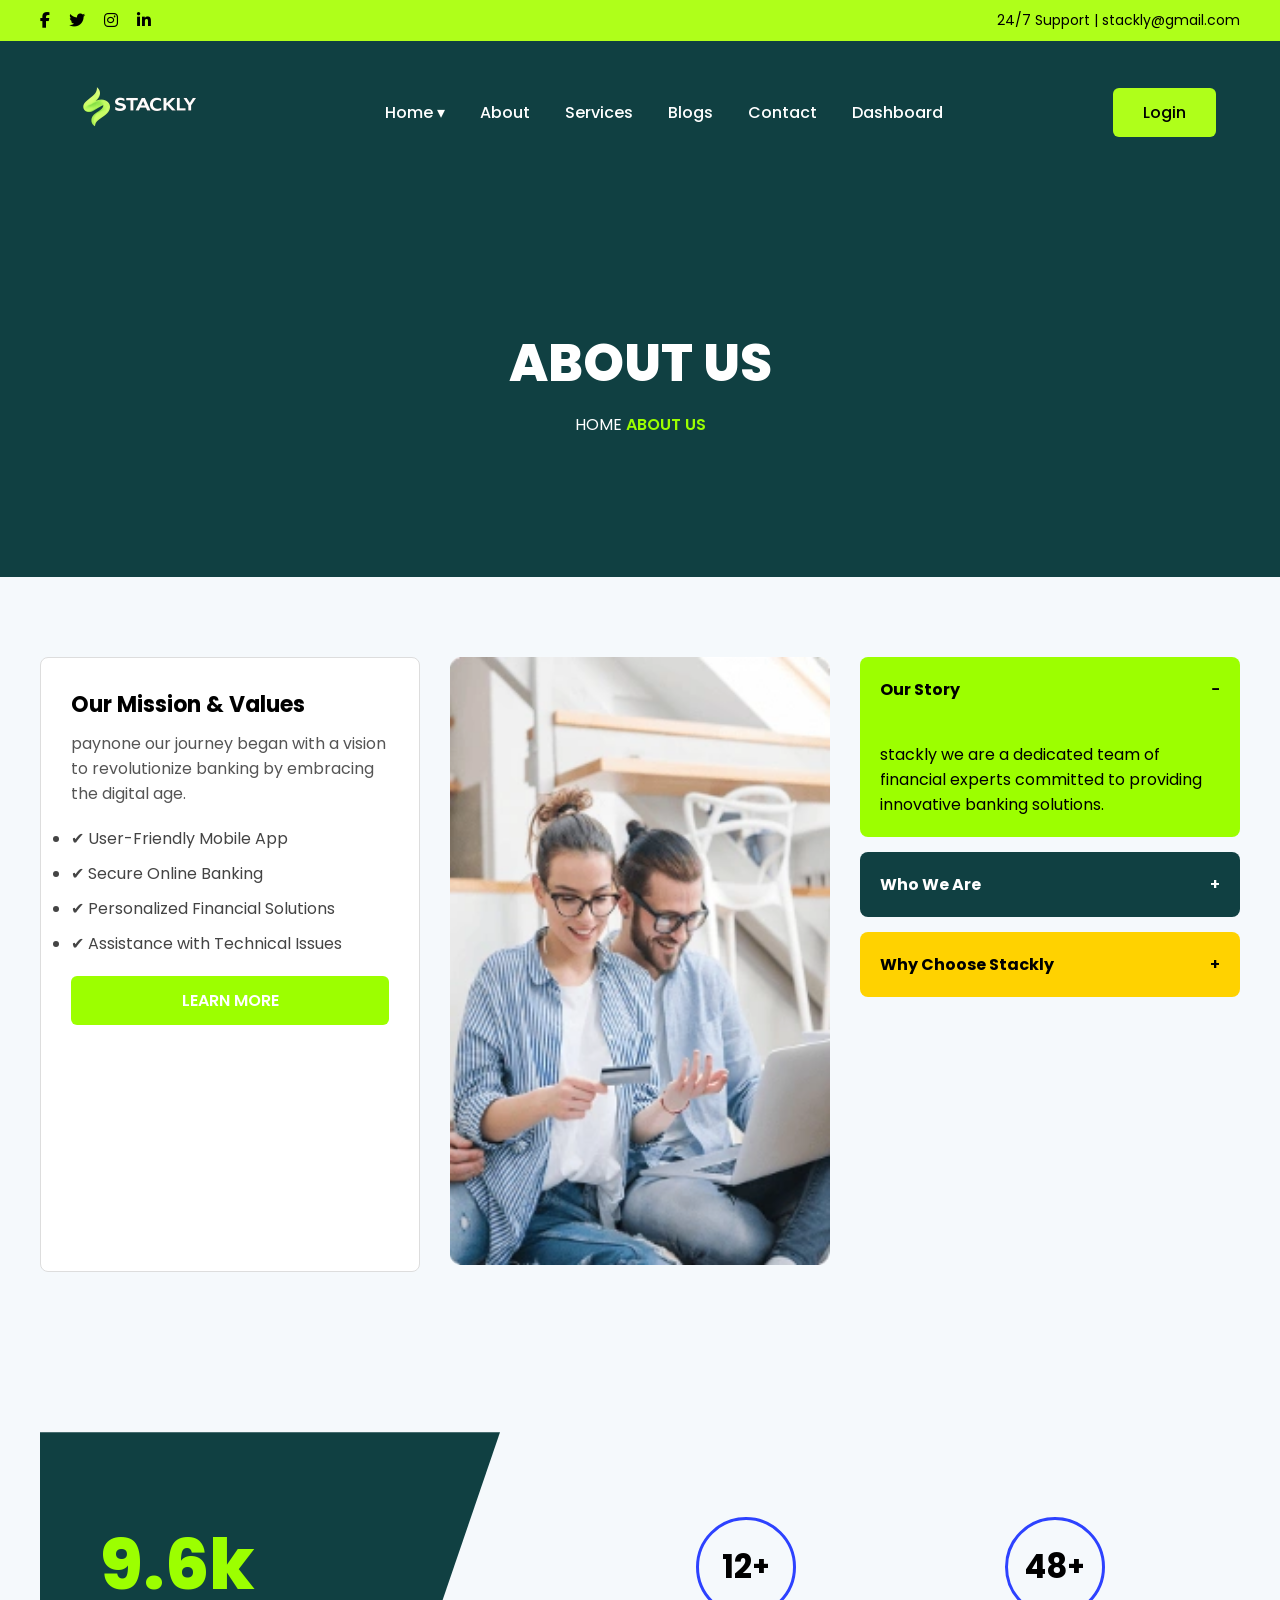
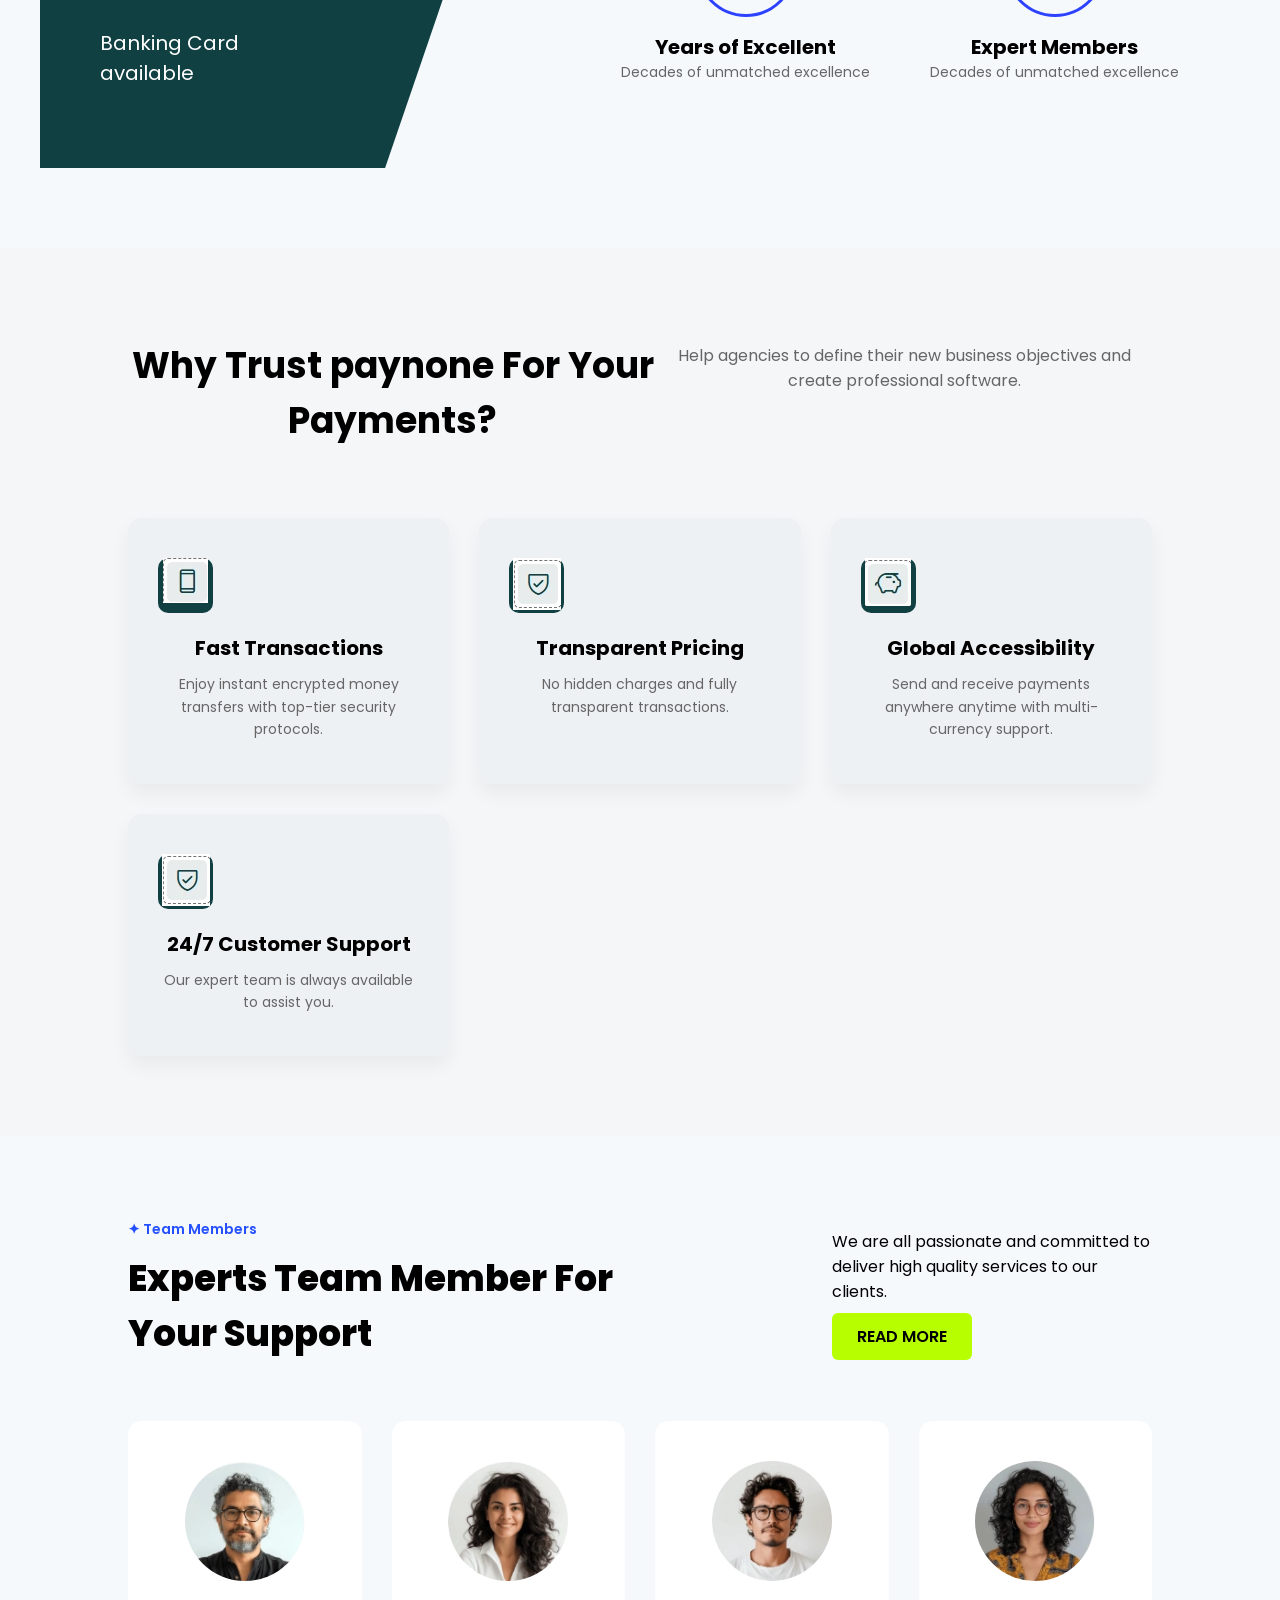
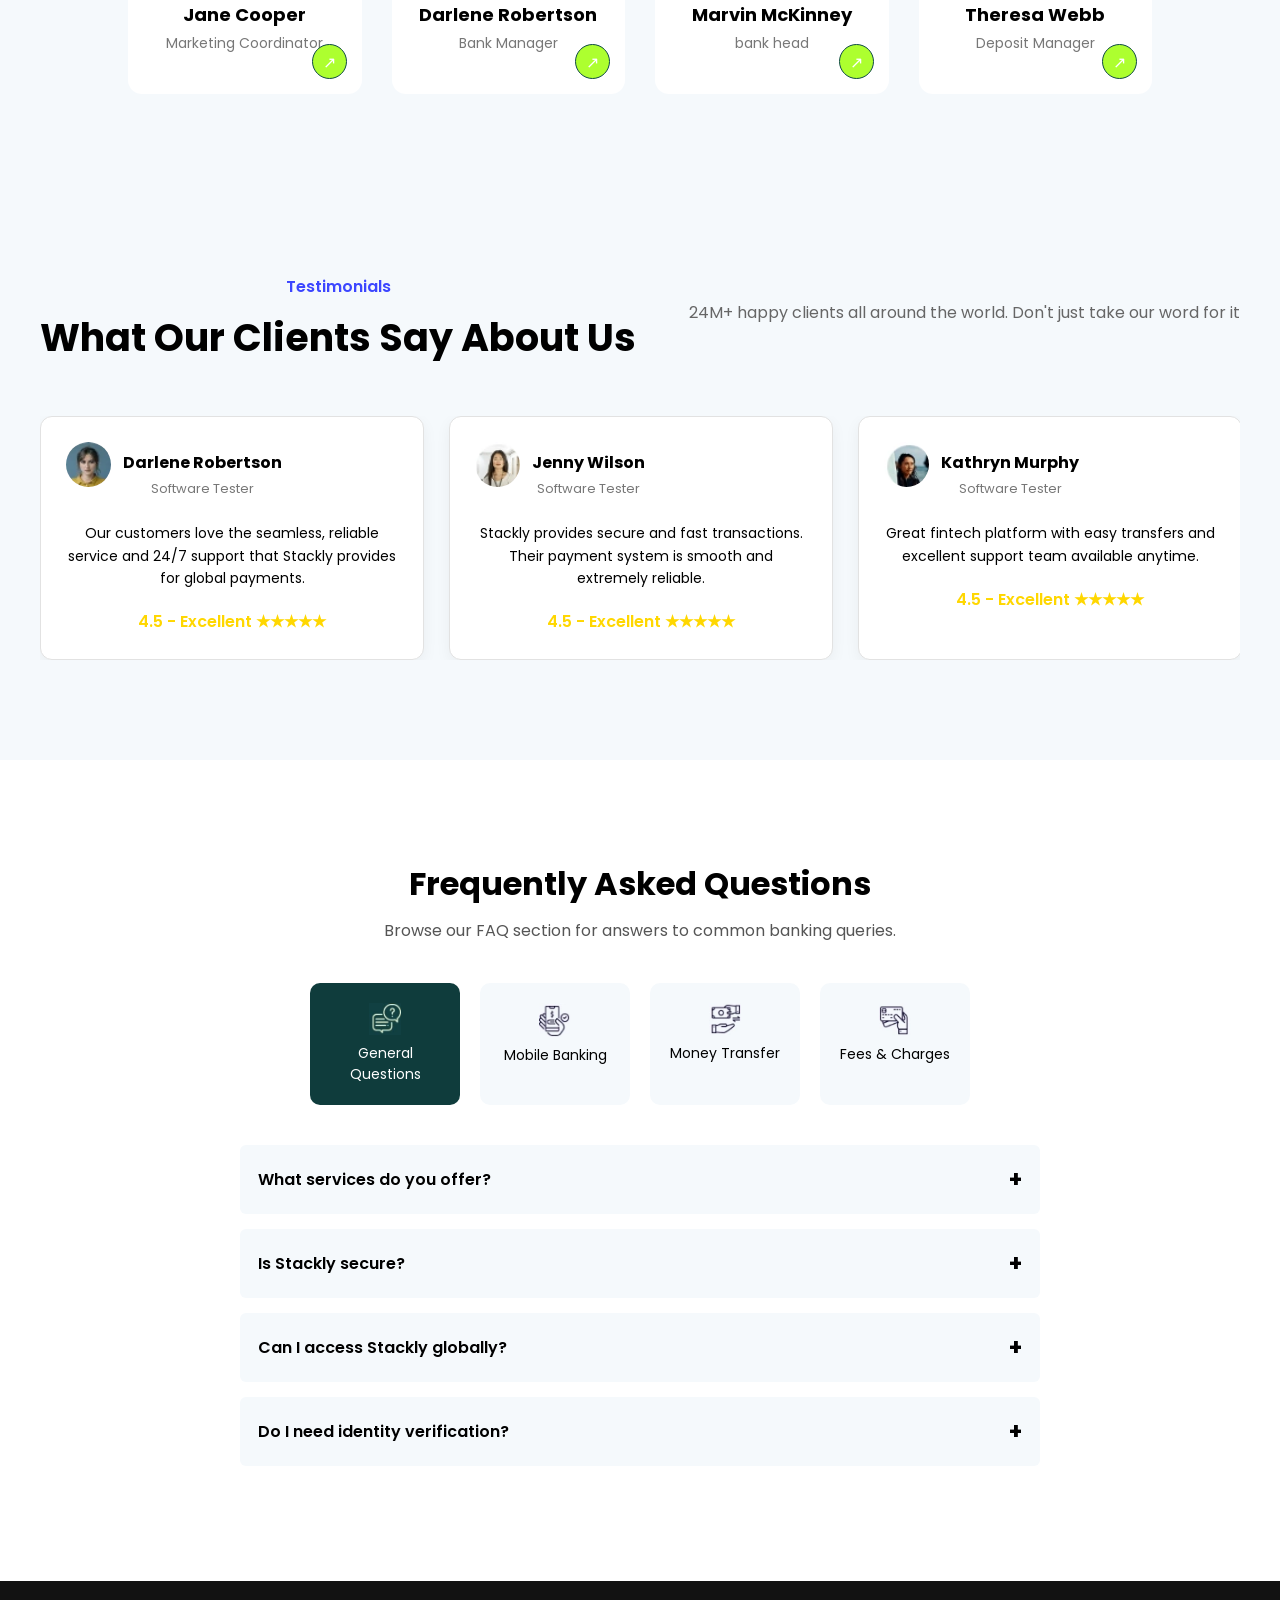
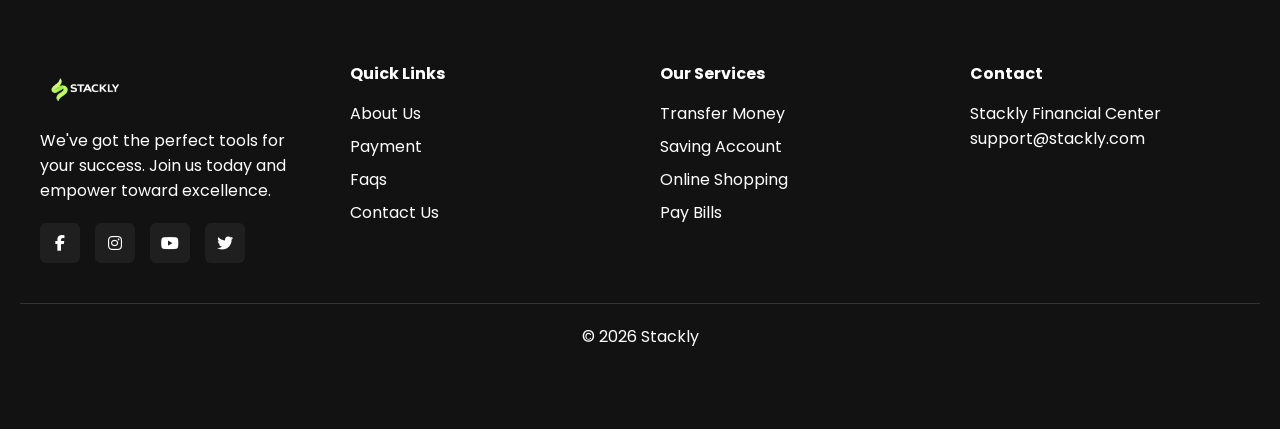
==== commit 0215a417: "updted code" ====
--- a/about.html
+++ b/about.html
@@ -1006,18 +1006,17 @@
 
 
 
+
+
 <footer class="stack-footer">
 
 <div class="footer-grid">
 
-
-<div class="footer-col">
 
 <div class="footer-col">
 <a href="index.html" class="footer-logo">
   <img src="images/loo.webp" alt="Stackly Logo">
 </a>
-
 <p>
 We've got the perfect tools for your success.
 Join us today and empower toward excellence.
@@ -1051,10 +1050,10 @@
 <h4>Quick Links</h4>
 
 <ul>
-<li><a href="404.html">About Us</a></li>
+<li><a href="about.html">About Us</a></li>
 <li><a href="404.html">Payment</a></li>
 <li><a href="404.html">Faqs</a></li>
-<li><a href="404.html">Contact Us</a></li>
+<li><a href="contact.html">Contact Us</a></li>
 </ul>
 
 </div>
@@ -1131,7 +1130,6 @@
 });
 </script>
 
-
 <script src="main.js"></script>
 
 </body>
--- a/style.css
+++ b/style.css
@@ -1060,43 +1060,117 @@
 width:30px;
 }
 
-/* mobile */
-
-@media(max-width:768px){
-
-.stackly-timeline:before{
-left:30px;
+
+
+
+@media (max-width:900px){
+
+.stackly-timeline{
+display:flex;
+flex-direction:column;
+gap:30px;
 }
 
 .stackly-step{
-flex-direction:row;
-padding-left:60px;
+display:flex;
+align-items:flex-start;
+gap:15px;
+width:100%;
 }
 
 .stackly-step.left,
 .stackly-step.right{
-justify-content:flex-start;
-text-align:left;
+flex-direction:row;
 }
 
 .stackly-icon{
-left:30px;
-transform:none;
+min-width:50px;
+height:50px;
+display:flex;
+align-items:center;
+justify-content:center;
+}
+
+.stackly-icon img{
+width:40px;
 }
 
 .stackly-content{
 width:100%;
 }
 
-}
-
-
-
-
-
-
-
-
+.stackly-content h3{
+font-size:18px;
+margin-bottom:5px;
+}
+
+.stackly-content p{
+font-size:14px;
+line-height:1.5;
+}
+
+}
+
+
+@media (max-width:900px){
+
+.stackly-step{
+margin-bottom:45px;
+}
+
+.stackly-icon{
+position:relative;
+top:-15px;
+}
+
+.stackly-content{
+margin-top:-5px;
+}
+
+
+@media (max-width:900px){
+
+.stackly-timeline{
+position:relative;
+padding-left:0;
+}
+
+/* center vertical line */
+
+.stackly-timeline::before{
+left:50%;
+transform:translateX(-50%);
+}
+
+/* make steps full width */
+
+.stackly-step{
+width:100%;
+margin-bottom:40px;
+}
+
+/* center icons */
+
+.stackly-icon{
+position:absolute;
+left:50%;
+transform:translateX(-50%);
+}
+
+/* center text */
+
+.stackly-content{
+text-align:center;
+padding-top:35px;
+}
+
+.stackly-step.left,
+.stackly-step.right{
+left:0;
+}
+
+}
+}
 .stackly-app{
 padding:120px 20px;
 background:#ffffff;
@@ -4103,4 +4177,7 @@
 height:60px;   /* adjust size */
 width:auto;
 object-fit:contain;
-}+}
+
+
+
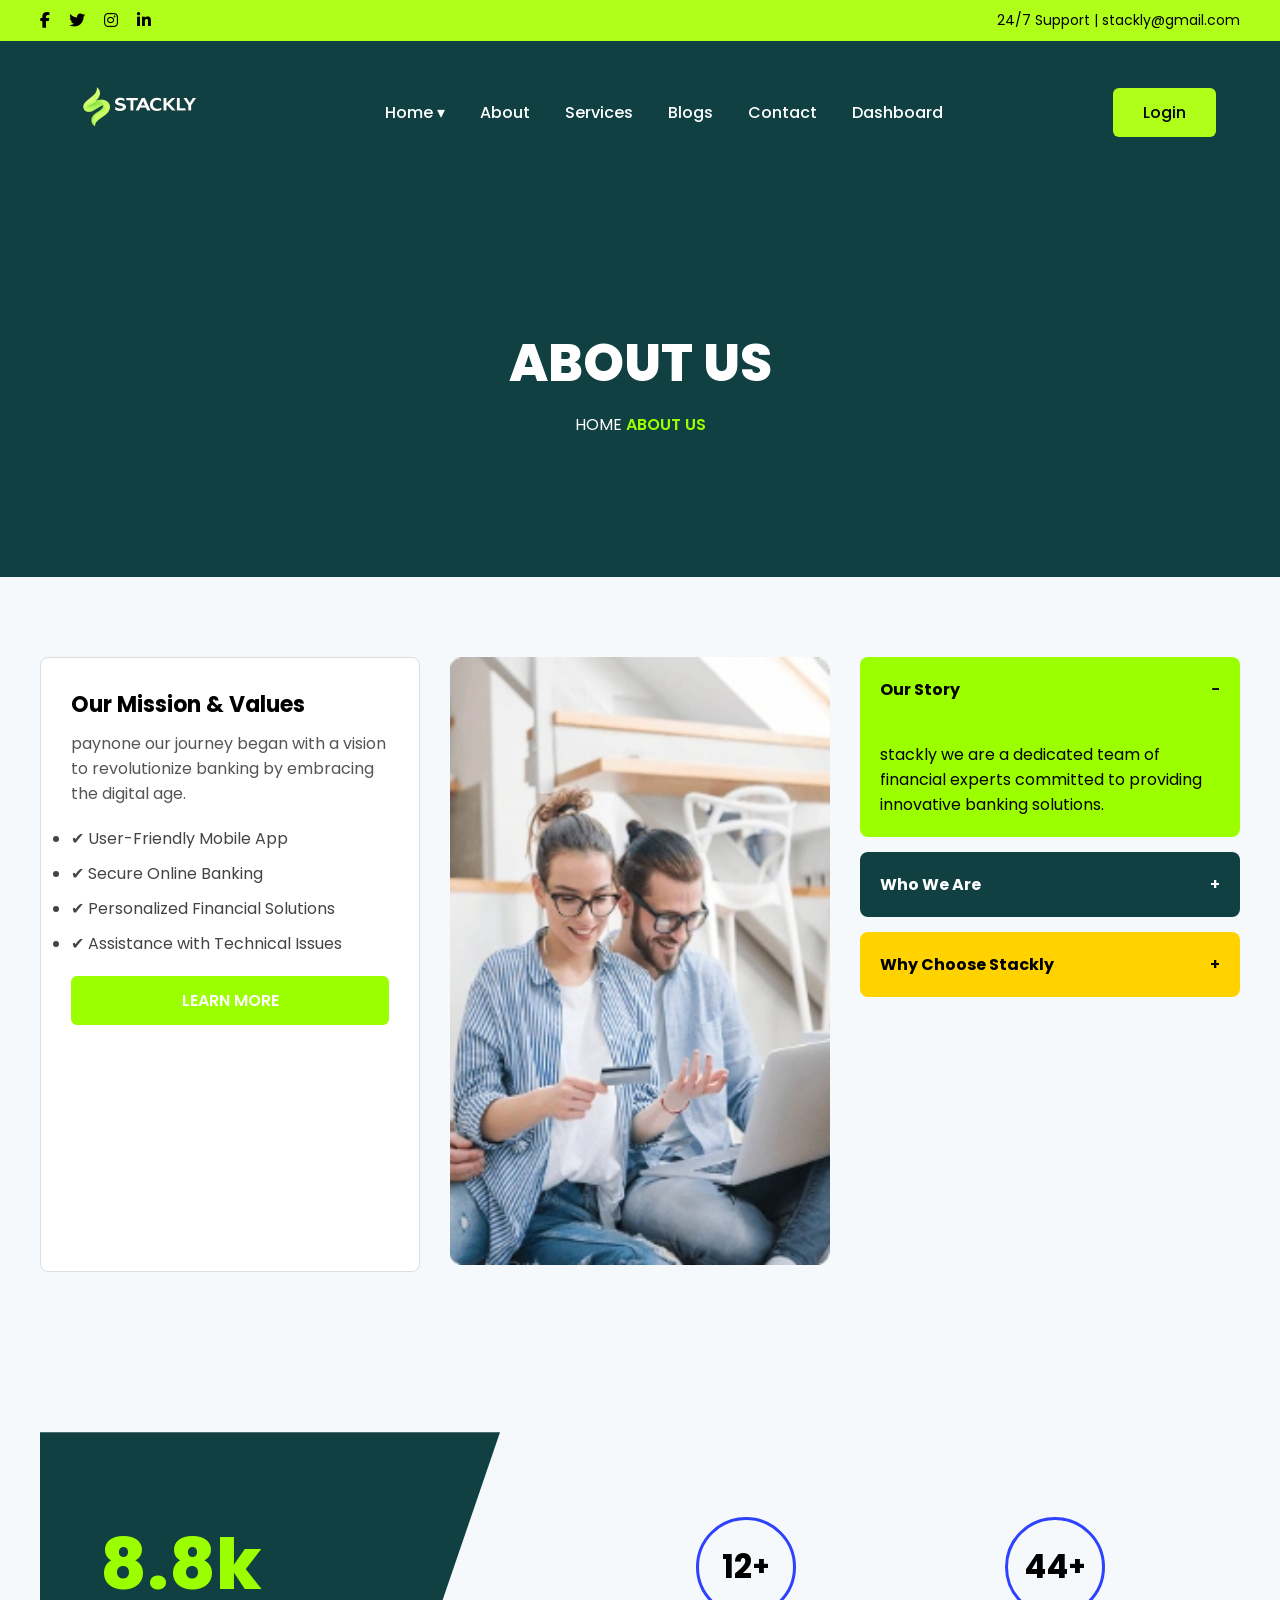
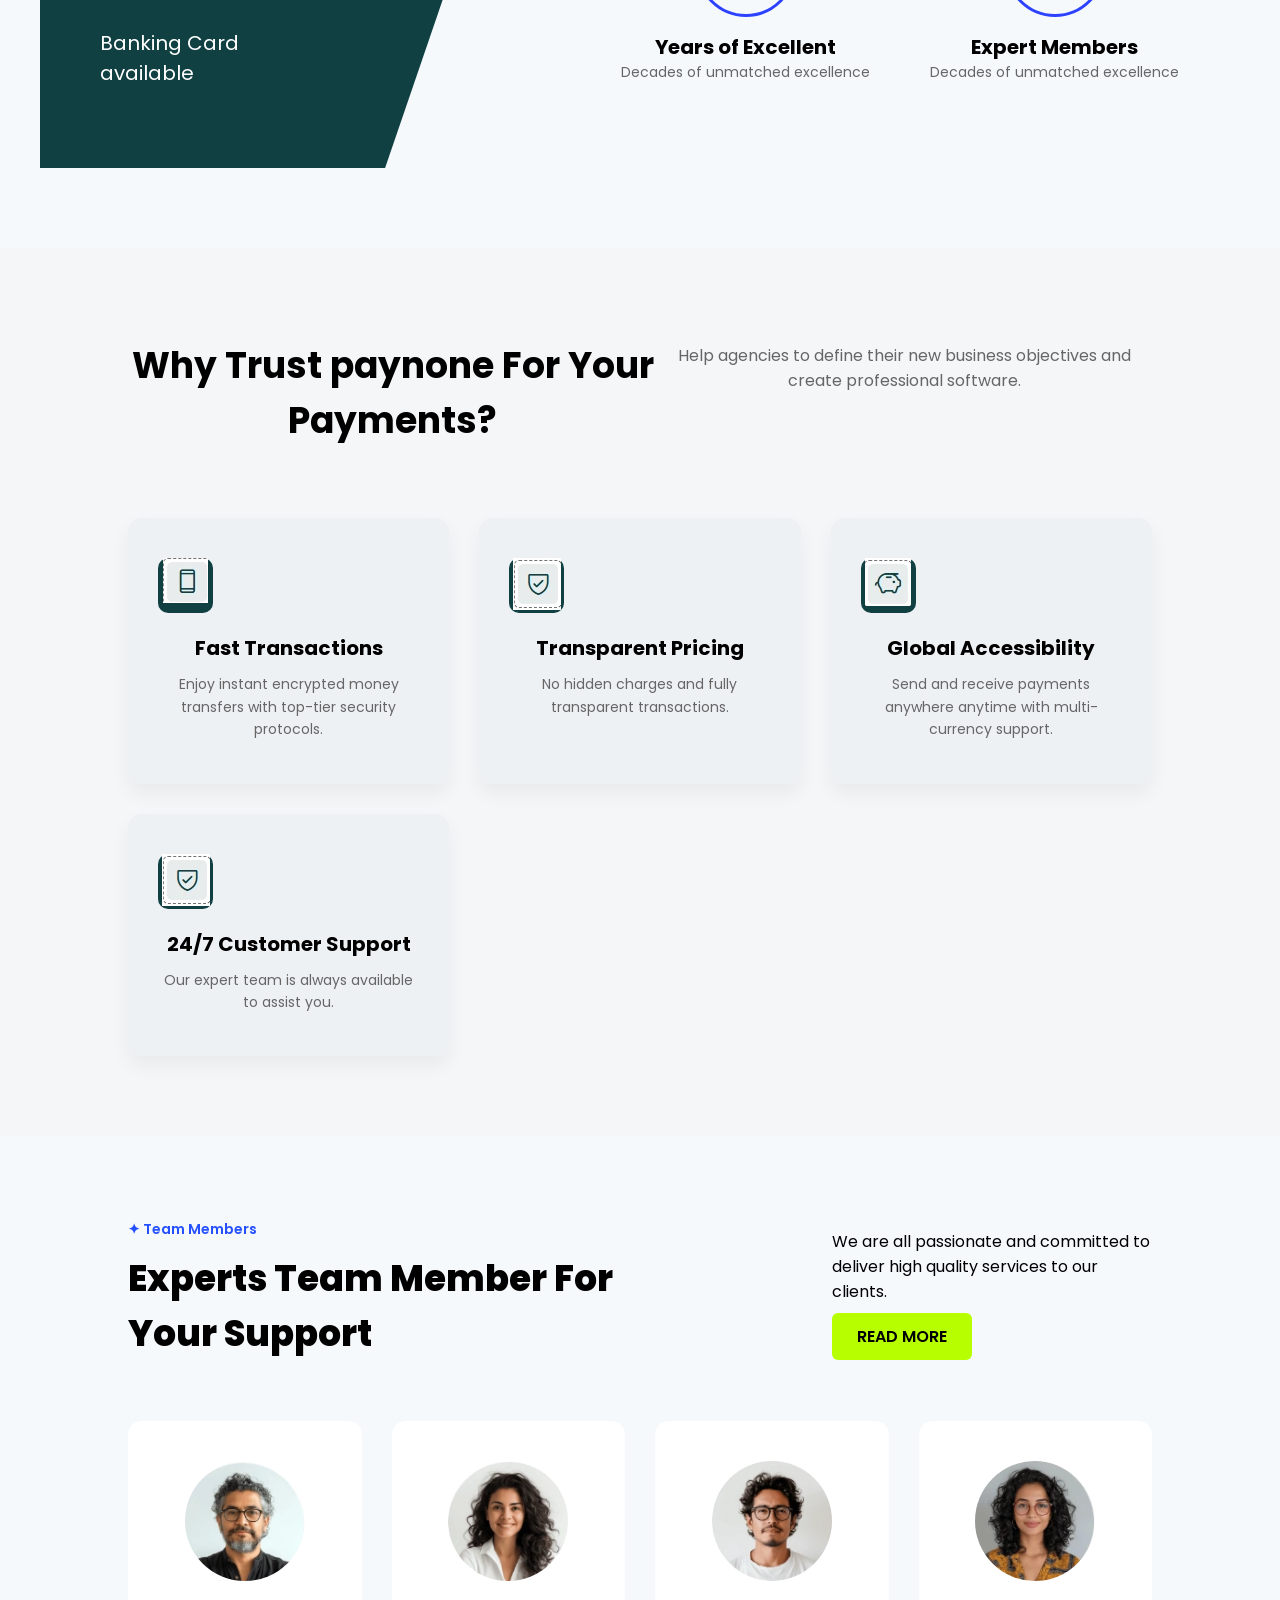
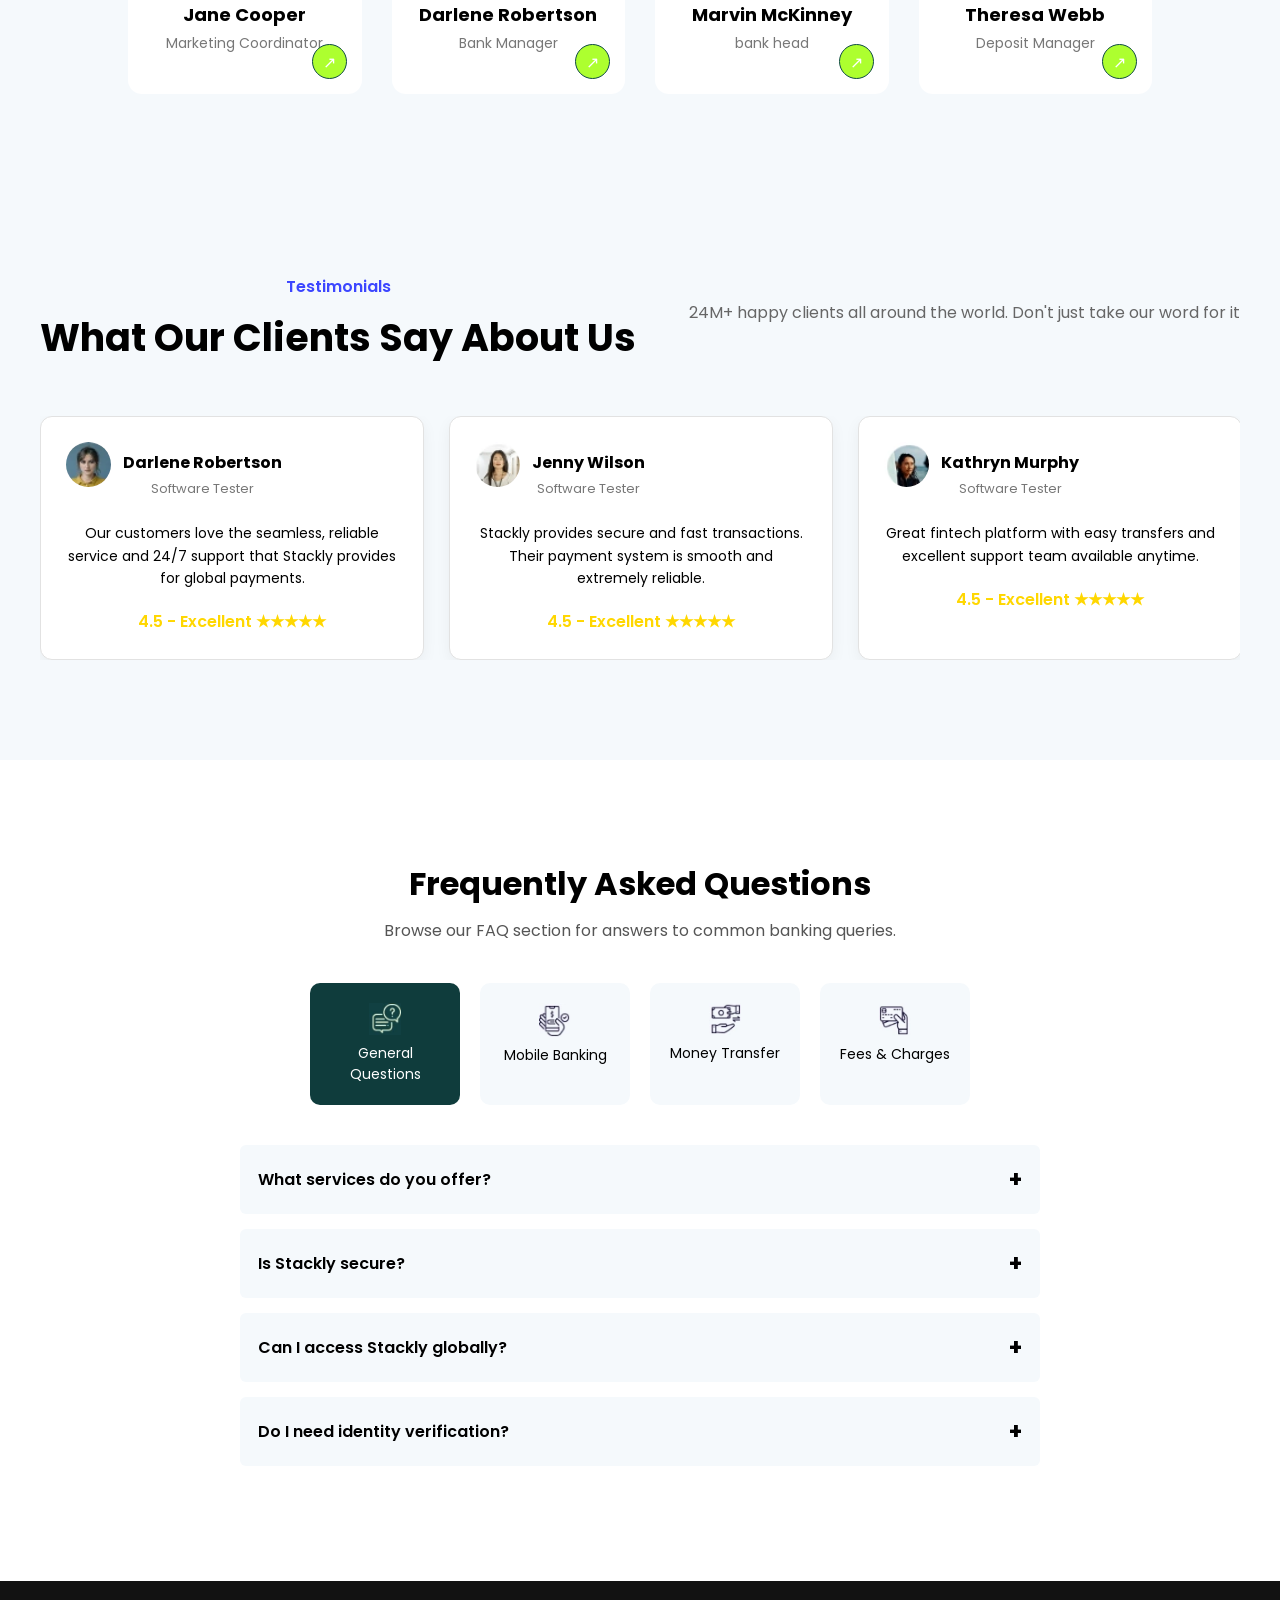
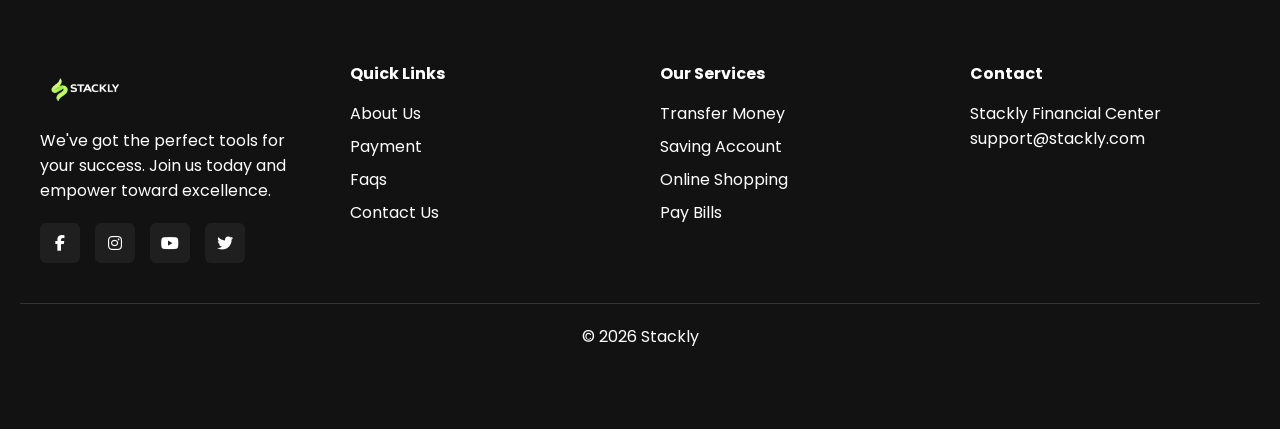
==== commit fe9e4672: "loder updte" ====
--- a/about.html
+++ b/about.html
@@ -19,6 +19,26 @@
 </head>
 
 <body>
+
+
+<!-- STACKLY LOADER -->
+<div id="loader">
+
+<div class="loader-box">
+
+<img src="images/loo.webp" class="loader-logo">
+
+<div class="progress-bar">
+<div class="progress" id="progress"></div>
+</div>
+
+<p id="percent">0%</p>
+
+</div>
+
+</div>
+<!-- Your page content starts here -->
+<div class="auth-wrapper">
 
 
 <!-- TOP BAR -->
@@ -1132,5 +1152,32 @@
 
 <script src="main.js"></script>
 
+
+
+<script>
+
+let width = 0;
+
+const progress = document.getElementById("progress");
+const percentText = document.getElementById("percent");
+
+const loaderInterval = setInterval(function(){
+
+width++;
+
+progress.style.width = width + "%";
+percentText.innerText = width + "%";
+
+if(width >= 100){
+
+clearInterval(loaderInterval);
+
+document.getElementById("loader").style.display = "none";
+
+}
+
+},15);
+
+</script>
 </body>
 </html>
--- a/style.css
+++ b/style.css
@@ -4181,3 +4181,53 @@
 
 
 
+/* STACKLY LOADER */
+
+#loader{
+position:fixed;
+top:0;
+left:0;
+width:100%;
+height:100vh;
+background:#000;
+
+display:flex;
+align-items:center;
+justify-content:center;
+
+z-index:9999;
+}
+
+.loader-box{
+text-align:center;
+color:#fff;
+}
+
+
+.loader-logo{
+width:200px;
+margin-bottom:35px;
+}
+
+/* PROGRESS BAR */
+
+.progress-bar{
+width:220px;
+height:6px;
+background:#333;
+border-radius:10px;
+overflow:hidden;
+margin:auto;
+}
+
+.progress{
+height:100%;
+width:0%;
+background:linear-gradient(90deg,#00ffd5,#00aaff);
+transition:width 0.1s linear;
+}
+
+#percent{
+margin-top:10px;
+font-size:16px;
+}
